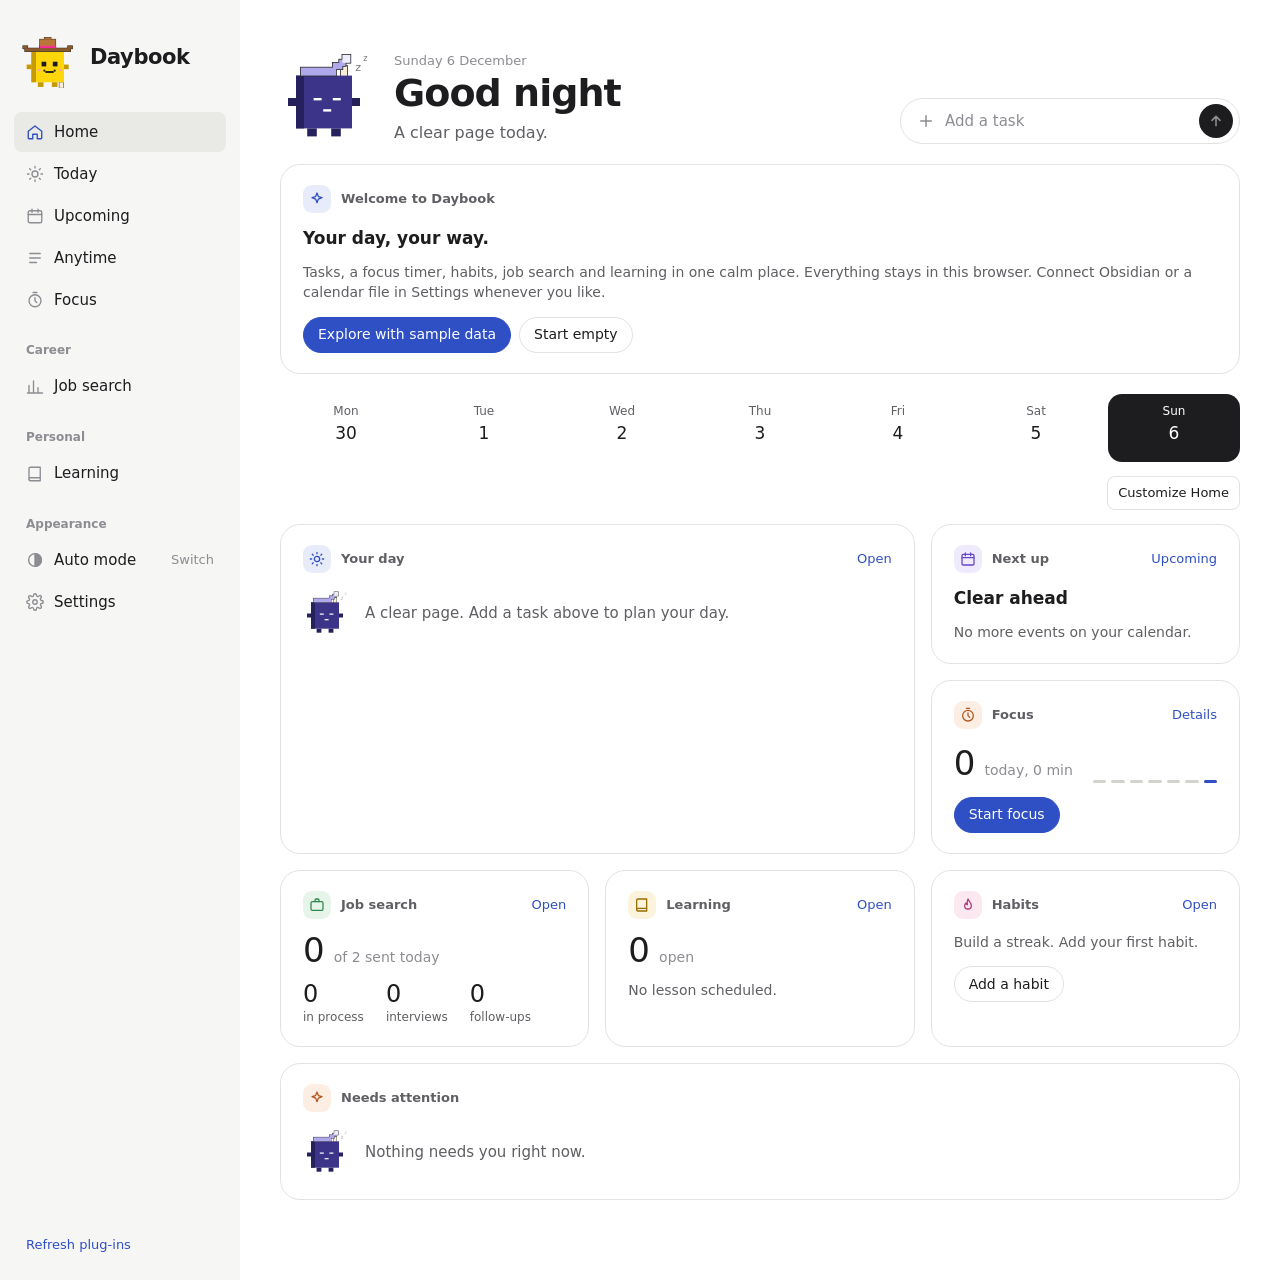
==== index.html @ b8c3c473 "Daybook 0.1.0: a private, plug-in based planner Standalone web app with no build step. Everything is" ====
<!doctype html>
<html lang="en">
<head>
<meta charset="utf-8">
<meta name="viewport" content="width=device-width, initial-scale=1, viewport-fit=cover">
<title>Daybook</title>
<meta name="description" content="Daybook is a calm, private planner: tasks, focus timer, habits, job search and learning, with plug-ins for Obsidian and calendar files.">
<meta name="theme-color" content="#2f4fc4">
<link rel="manifest" href="manifest.webmanifest">
<link rel="icon" href="icons/favicon.svg" type="image/svg+xml">
<link rel="apple-touch-icon" href="icons/apple-touch-icon.png">
<link rel="stylesheet" href="css/app.css">
</head>
<body>
<div class="app">
  <nav class="side" aria-label="Main" id="side"></nav>
  <main id="main" aria-live="polite"></main>
</div>
<div class="toast" id="toast" role="status"></div>
<div class="alert" id="alert" role="alert" hidden></div>
<div class="menu" id="menu" role="menu" hidden></div>
<dialog class="card" id="card" aria-label="Details"></dialog>
<noscript><p style="padding:24px;font-family:system-ui">Daybook needs JavaScript to run. Everything stays in your browser.</p></noscript>
<script src="js/store.js"></script>
<script src="js/app.js"></script>
<script src="js/plugins/obsidian.js"></script>
<script src="js/plugins/ics.js"></script>
</body>
</html>
---- css/app.css ----
:root{
  --bg:#ffffff;--side:#f6f6f4;--soft:#f6f6f4;--hover:#efefec;--sel:#e9e9e6;--line:#efefed;--line2:#e2e2de;
  --ink:#1d1d1f;--ink2:#5f5f64;--ink3:#8c8c92;--ring:#b8b8bd;--accent:#2f4fc4;--accent-ink:#ffffff;--accent-soft:#e8ecfa;
  --ok:#2f8a4f;--warn:#a5531a;--bar:#d3d3ce;--t-blue-bg:#e8ecfa;--t-blue:#2f4fc4;--t-violet-bg:#efeafc;--t-violet:#6247c9;--t-orange-bg:#fdeee3;--t-orange:#b4561c;--t-green-bg:#e6f4ea;--t-green:#2f8a4f;--t-yellow-bg:#fbf3dc;--t-yellow:#9a6b00;--t-pink-bg:#fbe8f1;--t-pink:#b03a74;
  --font:ui-sans-serif,system-ui,-apple-system,"Segoe UI",sans-serif;
  box-sizing:border-box;padding-top:env(safe-area-inset-top,0px);padding-bottom:env(safe-area-inset-bottom,0px);
}
@media (prefers-color-scheme:dark){:root:not([data-theme="light"]){
  --bg:#17171a;--side:#1e1e22;--soft:#222227;--hover:#26262b;--sel:#2c2c32;--line:#2a2a2f;--line2:#36363c;
  --ink:#ececee;--ink2:#a7a7ad;--ink3:#7d7d84;--ring:#5c5c63;--accent:#8ea4ff;--accent-ink:#121218;--accent-soft:#252b45;
  --ok:#6cc58a;--warn:#e19a62;--bar:#3a3a40;--t-blue-bg:#252b45;--t-blue:#8ea4ff;--t-violet-bg:#2e2650;--t-violet:#b3a0ff;--t-orange-bg:#3b2a1d;--t-orange:#f0a36b;--t-green-bg:#1f3326;--t-green:#6cc58a;--t-yellow-bg:#382f17;--t-yellow:#e6c258;--t-pink-bg:#3a2232;--t-pink:#f08cb8;
}}
:root[data-theme="dark"]{
  --bg:#17171a;--side:#1e1e22;--soft:#222227;--hover:#26262b;--sel:#2c2c32;--line:#2a2a2f;--line2:#36363c;
  --ink:#ececee;--ink2:#a7a7ad;--ink3:#7d7d84;--ring:#5c5c63;--accent:#8ea4ff;--accent-ink:#121218;--accent-soft:#252b45;
  --ok:#6cc58a;--warn:#e19a62;--bar:#3a3a40;--t-blue-bg:#252b45;--t-blue:#8ea4ff;--t-violet-bg:#2e2650;--t-violet:#b3a0ff;--t-orange-bg:#3b2a1d;--t-orange:#f0a36b;--t-green-bg:#1f3326;--t-green:#6cc58a;--t-yellow-bg:#382f17;--t-yellow:#e6c258;--t-pink-bg:#3a2232;--t-pink:#f08cb8;
}
*,*::before,*::after{box-sizing:border-box}
html{height:100%;scroll-padding-top:env(safe-area-inset-top,0px)}
body{margin:0;min-height:100%;background:var(--bg);color:var(--ink);font-family:var(--font);font-size:16px;line-height:1.4;-webkit-font-smoothing:antialiased}
a{color:inherit}
button,input,select{font:inherit;color:inherit}
:focus-visible{outline:2px solid var(--accent);outline-offset:2px;border-radius:6px}
.app{display:flex;min-height:100vh}
.side{flex:0 0 240px;background:var(--side);padding:28px 14px 20px;display:flex;flex-direction:column;gap:2px}
.brand{display:flex;align-items:center;gap:12px;font-weight:600;font-size:21px;letter-spacing:-.02em;padding:0 8px 22px}
.mk{width:22px;height:22px;border-radius:7px;background:var(--accent);position:relative;display:inline-block;flex:none}
.mk::after{content:"";position:absolute;left:5px;right:5px;top:10px;height:2px;border-radius:1px;background:var(--accent-ink)}
.nav{display:flex;align-items:center;gap:10px;width:100%;min-height:40px;padding:8px 12px;border:0;border-radius:8px;background:none;text-align:left;cursor:pointer;font-size:15px}
.nav:hover{background:var(--hover)}
.nav[aria-current="page"]{background:var(--sel);font-weight:500}
.nav svg{flex:none;color:var(--ink3)}
.nav[aria-current="page"] svg{color:var(--accent)}
.nav .n{margin-left:auto;font-size:13px;color:var(--ink3);font-weight:400}
.navh{font-size:12px;font-weight:600;color:var(--ink3);padding:20px 12px 6px}
.sync{margin-top:auto;padding:20px 12px 0;display:flex;flex-direction:column;gap:6px;font-size:13px;color:var(--ink2)}
.sync .srow{display:flex;align-items:center;gap:8px}
.dot{width:7px;height:7px;border-radius:50%;background:var(--ink3);flex:none}
.dot.ok{background:var(--ok)}.dot.err{background:var(--warn)}
.linkbtn{border:0;background:none;padding:6px 0;color:var(--accent);cursor:pointer;font-size:13px;text-align:left}
main{flex:1;min-width:0;padding:52px 40px 80px}
.col{max-width:660px;margin:0 auto;display:flex;flex-direction:column;gap:30px}
h1{margin:0;font-size:32px;font-weight:600;letter-spacing:-.01em;line-height:1.15}
.sub{margin:6px 0 0;font-size:15px;color:var(--ink2)}
h2{margin:0 0 4px;font-size:13px;font-weight:600;color:var(--ink2)}
.note{font-size:14px;color:var(--ink2);margin:0}
.warnnote{font-size:14px;color:var(--warn);margin:0}
.msg{display:flex;margin:10px 0}
.msg.user{justify-content:flex-end}
.bub{max-width:min(640px,88%);padding:10px 14px;border-radius:16px;background:var(--soft);border:1px solid var(--line);white-space:pre-wrap;line-height:1.55;color:var(--ink)}
.msg.user .bub{background:var(--accent);color:var(--accent-ink);border-color:transparent}
.askbox{display:flex;gap:8px;align-items:flex-end;margin-top:14px}
.askbox textarea{flex:1;min-height:46px;max-height:180px;resize:vertical;padding:11px 12px;border:1px solid var(--line2);border-radius:12px;font:inherit;color:var(--ink);background:var(--bg)}
.chips{display:flex;flex-wrap:wrap;gap:8px;margin-top:10px}
.empty{font-size:15px;color:var(--ink3);padding:10px 0;margin:0}
/* focus card */
.focus{background:var(--soft);border-radius:16px;padding:18px 20px;display:flex;flex-direction:column;gap:14px}
.ftop{display:flex;align-items:center;gap:16px;flex-wrap:wrap}
.fwhat{flex:1;min-width:180px;display:flex;flex-direction:column;gap:2px}
.flabel{font-size:13px;font-weight:600;color:var(--ink2)}
.ftask{font-size:16px;overflow:hidden;text-overflow:ellipsis}
.clock{font-size:36px;font-weight:500;font-variant-numeric:tabular-nums;letter-spacing:-.01em}
.clock.run{color:var(--accent)}
.btns{display:flex;gap:8px}
.pill{height:44px;padding:0 18px;border-radius:22px;border:1px solid var(--line2);background:var(--bg);cursor:pointer;font-size:15px}
.pill.pri{background:var(--accent);border-color:var(--accent);color:var(--accent-ink);font-weight:500}
.pill:hover{filter:brightness(.97)}
.prog{height:4px;border-radius:2px;background:var(--line2);overflow:hidden}
.prog i{display:block;height:100%;width:0;background:var(--accent);transition:width .9s linear}
.fbot{display:flex;align-items:flex-end;gap:24px;flex-wrap:wrap}
.fcount{flex:1;min-width:170px;display:flex;flex-direction:column;gap:8px;font-size:13px;color:var(--ink2)}
.fcount b{font-size:15px;font-weight:600;color:var(--ink)}
.dots{display:flex;gap:6px;flex-wrap:wrap;min-height:12px}
.dots span{width:12px;height:12px;border-radius:50%;background:var(--accent)}
.week{display:flex;align-items:flex-end;gap:8px}
.wd{display:flex;flex-direction:column;align-items:center;gap:4px;width:26px;font-size:11px;color:var(--ink2)}
.wd i{display:block;width:14px;border-radius:3px;background:var(--bar)}
.wd.today i{background:var(--accent)}.wd.today span:last-child{color:var(--ink);font-weight:600}

/* ---------- home dashboard ---------- */
.home{max-width:1000px;margin:0 auto;display:flex;flex-direction:column;gap:20px}
.hhead{display:flex;align-items:flex-end;justify-content:space-between;gap:20px;flex-wrap:wrap}
.hhead>div:first-child{min-width:240px}
.eyebrow{margin:0;font-size:13px;font-weight:500;color:var(--ink3)}
.hhead h1{font-size:38px;letter-spacing:-.025em;margin:2px 0 6px}
.hsum{margin:0;font-size:16px;color:var(--ink2)}
.qadd{display:flex;align-items:center;gap:8px;height:46px;min-width:260px;flex:0 1 340px;padding:0 6px 0 16px;border:1px solid var(--line2);border-radius:999px;background:var(--bg)}
.qadd:focus-within{border-color:var(--accent)}
.qadd svg{color:var(--ink3);flex:none}
.qadd input{flex:1;min-width:0;border:0;outline:none;background:transparent;font-size:15px}
.qadd input::placeholder{color:var(--ink3)}
.qadd button{width:34px;height:34px;border-radius:50%;border:0;background:var(--ink);color:var(--bg);display:flex;align-items:center;justify-content:center;cursor:pointer;flex:none}
.week{display:grid;grid-template-columns:repeat(7,minmax(0,1fr));gap:6px}
.wk{border:0;background:none;border-radius:14px;padding:9px 0 8px;display:flex;flex-direction:column;align-items:center;gap:3px;cursor:pointer;font-size:12px;color:var(--ink2);min-height:64px}
.wk:hover{background:var(--soft)}
.wk b{font-size:17px;font-weight:500;color:var(--ink)}
.wk.t{background:var(--ink);color:var(--bg)}.wk.t b{color:var(--bg)}
.wk .dt{display:flex;gap:3px;height:5px}
.wk .dt i{width:5px;height:5px;border-radius:50%;background:var(--accent);display:block}
.wk.t .dt i{background:var(--bg)}
.lead{display:grid;grid-template-columns:minmax(0,1.5fr) minmax(0,1fr);gap:16px;align-items:stretch}
.stack2{display:flex;flex-direction:column;gap:16px}
.stack2>.tile{flex:1}
.tiles3{display:grid;grid-template-columns:repeat(auto-fit,minmax(210px,1fr));gap:16px}
.tile{background:var(--bg);border:1px solid var(--line2);border-radius:20px;padding:20px 22px;display:flex;flex-direction:column;gap:14px;min-width:0;transition:border-color .2s,transform .2s}
.tile:hover{border-color:var(--ring);transform:translateY(-1px)}
.tl{display:flex;align-items:center;gap:10px;font-size:13px;font-weight:600;color:var(--ink2)}
.tl .linkbtn{margin-left:auto;padding:0;font-weight:500}
.chp{width:28px;height:28px;border-radius:9px;display:inline-flex;align-items:center;justify-content:center;flex:none}
.c-blue{background:var(--t-blue-bg);color:var(--t-blue)}.c-violet{background:var(--t-violet-bg);color:var(--t-violet)}.c-orange{background:var(--t-orange-bg);color:var(--t-orange)}
.c-green{background:var(--t-green-bg);color:var(--t-green)}.c-yellow{background:var(--t-yellow-bg);color:var(--t-yellow)}.c-pink{background:var(--t-pink-bg);color:var(--t-pink)}
.trow{display:flex;align-items:center;gap:20px}
.ringwrap{position:relative;flex:none;display:flex}
.ringwrap .rc{position:absolute;inset:0;display:flex;flex-direction:column;align-items:center;justify-content:center;font-size:20px;font-weight:500;font-variant-numeric:tabular-nums;line-height:1.1}
.ringwrap .rc small{font-size:11px;color:var(--ink3);font-weight:400}
.bigno{font-size:34px;font-weight:500;letter-spacing:-.025em;font-variant-numeric:tabular-nums;line-height:1}
.bigno small{font-size:14px;font-weight:400;color:var(--ink3);letter-spacing:0}
.bigtxt{font-size:24px;font-weight:600;letter-spacing:-.015em;line-height:1.2;overflow-wrap:anywhere}
.mid{font-size:17px;font-weight:600;line-height:1.3;overflow-wrap:anywhere;margin:0}
.tsub{font-size:14px;color:var(--ink2);margin:0}
.stats{display:flex;gap:22px;flex-wrap:wrap}
.stats div{display:flex;flex-direction:column;gap:2px}
.stats b{font-size:24px;font-weight:500;font-variant-numeric:tabular-nums;line-height:1.1}
.stats span{font-size:12px;color:var(--ink2)}
.mini{display:flex;align-items:flex-end;gap:5px;height:40px}
.mini i{flex:1;max-width:18px;border-radius:3px;background:var(--bar);min-height:3px}
.mini i.on{background:var(--accent)}
.hr{display:flex;align-items:center;gap:4px;border-top:1px solid var(--line);min-height:46px}
.hr:first-of-type{border-top:0}
.hr .ht{flex:1;min-width:0;font-size:15px;overflow-wrap:anywhere}
.hr .hm{font-size:12px;color:var(--ink3);flex:none}
.hr.done .ht{color:var(--ink3);text-decoration:line-through}
.att{display:flex;flex-direction:column}
.att button{display:flex;align-items:center;gap:12px;width:100%;min-height:48px;padding:10px 0;border:0;border-bottom:1px solid var(--line);background:none;text-align:left;cursor:pointer;font-size:15px}
.att button:last-child{border-bottom:0}
.att button:hover .at{color:var(--accent)}
.att .ad{width:8px;height:8px;border-radius:50%;background:var(--warn);flex:none}
.att .ad.b{background:var(--accent)}
.att .at{flex:1;min-width:0;overflow-wrap:anywhere}
.att .am{font-size:13px;color:var(--ink3);flex:none}
.empty2{display:flex;align-items:center;gap:14px;color:var(--ink2);font-size:15px;margin:0;padding:4px 0}
.empty2 svg{flex:none;color:var(--ink3)}
.pill.sm{height:36px;padding:0 14px;font-size:14px}
@keyframes up{from{opacity:0;transform:translateY(10px)}to{opacity:1;transform:none}}
@keyframes ringin{from{stroke-dashoffset:var(--full)}}
.enter .tile,.enter .week,.enter .hhead{animation:up .5s ease-out both}
.enter .week{animation-delay:.05s}.enter .lead .tile:first-child{animation-delay:.1s}.enter .stack2 .tile:nth-child(1){animation-delay:.15s}.enter .stack2 .tile:nth-child(2){animation-delay:.2s}
.enter .tiles3 .tile:nth-child(1){animation-delay:.25s}.enter .tiles3 .tile:nth-child(2){animation-delay:.3s}.enter .tiles3 .tile:nth-child(3){animation-delay:.35s}.enter>.tile{animation-delay:.4s}
.enter .rfill{animation:ringin 1s ease-out .2s both}
@media (max-width:760px){.lead{grid-template-columns:minmax(0,1fr)}.qadd{flex:1 1 100%}.hhead h1{font-size:32px}}
@media (prefers-reduced-motion:reduce){.enter *{animation:none!important}.tile:hover{transform:none}}
/* rows */
.list{display:flex;flex-direction:column}
.row{display:flex;gap:4px;align-items:flex-start;border-bottom:1px solid var(--line)}
.chk{width:44px;height:44px;flex:none;border:0;background:none;padding:0;margin-left:-12px;display:flex;align-items:center;justify-content:center;cursor:pointer}
.chk span{width:20px;height:20px;border-radius:50%;border:1.5px solid var(--ring);display:flex;align-items:center;justify-content:center}
.chk.sq span{border-radius:6px}
.chk[aria-pressed="true"] span{background:var(--accent);border-color:var(--accent)}
.chk[aria-pressed="true"] svg{display:block}
.chk svg{display:none;color:var(--accent-ink)}
.chk:hover span{border-color:var(--accent)}
.txt{flex:1;min-width:0;display:flex;flex-direction:column;gap:3px;padding:11px 0 12px}
.ttl{font-size:16px;line-height:1.35;text-decoration:none;overflow-wrap:anywhere}
a.ttl:hover{color:var(--accent)}
.done .ttl{color:var(--ink3);text-decoration:line-through}
.meta{display:flex;align-items:flex-start;gap:6px;font-size:13px;color:var(--ink2)}
.meta>span{min-width:0}.meta svg{margin-top:2px}
.meta svg{color:var(--ink3);flex:none}
.meta .late{color:var(--warn)}
.meta a{color:var(--accent);text-decoration:none;white-space:nowrap}
.play{width:44px;height:44px;flex:none;border:0;background:none;padding:0;display:flex;align-items:center;justify-content:center;cursor:pointer;color:var(--ink3);opacity:.55}
.row:hover .play,.play:focus-visible,.play.on{opacity:1}
.play.on{color:var(--accent)}
.flag{color:var(--warn);font-size:13px}
.more{font-size:13px;color:var(--ink2);padding:10px 0 0}
.ev{display:flex;gap:16px;align-items:baseline;padding:9px 0}
.ev .t{width:112px;white-space:nowrap;flex:none;font-size:15px;font-weight:500;color:var(--accent);font-variant-numeric:tabular-nums}
.ev.past .t,.ev.past .ttl{color:var(--ink3)}
/* add */
.add{display:flex;align-items:center;gap:10px;padding:12px 0 0;flex-wrap:wrap}
.add input[type=text]{flex:1 1 220px;min-width:0;border:0;outline:none;background:transparent;font-size:16px;padding:8px 0}
.add input::placeholder{color:var(--ink3)}
.seg{display:inline-flex;background:var(--soft);border-radius:9px;padding:3px;gap:2px}
.seg button{border:0;background:none;border-radius:7px;padding:6px 10px;font-size:13px;color:var(--ink2);cursor:pointer;min-height:32px}
.seg button[aria-pressed="true"]{background:var(--bg);color:var(--ink);font-weight:500;box-shadow:0 0 0 1px var(--line2)}
.mhead{margin:14px 0 -10px;font-size:20px;font-weight:600;letter-spacing:-.005em}
.dayhead{display:flex;align-items:flex-start;gap:16px;flex-wrap:wrap}
.dayhead>div:first-child{flex:1;min-width:200px}
.daynav{display:flex;align-items:center;gap:6px;padding-top:4px}
.iconbtn{width:40px;height:40px;border-radius:10px;border:1px solid var(--line2);background:var(--bg);display:flex;align-items:center;justify-content:center;cursor:pointer;color:var(--ink2);position:relative}
.iconbtn:hover{background:var(--hover);color:var(--ink)}
.datepick input{position:absolute;inset:0;opacity:0;cursor:pointer;width:100%;height:100%}
.datepick:focus-within{outline:2px solid var(--accent);outline-offset:2px}
.goals{font-size:13px;color:var(--ink2);margin:0}
.goals b{font-weight:600;color:var(--ink)}
/* stats */
.kpis{display:grid;grid-template-columns:repeat(auto-fit,minmax(110px,1fr));gap:10px}
.kpi{background:var(--soft);border-radius:12px;padding:14px 16px;display:flex;flex-direction:column;gap:2px}
.kpi b{font-size:26px;font-weight:500;font-variant-numeric:tabular-nums}
.kpi span{font-size:13px;color:var(--ink2)}
.bars{display:flex;align-items:flex-end;gap:6px;height:140px;padding-top:18px}
.bars .wd{flex:1;width:auto}
.bars .wd i{width:100%;max-width:26px}
.tbl{display:flex;flex-direction:column}
.tr{display:flex;gap:12px;align-items:baseline;padding:10px 0;border-bottom:1px solid var(--line);font-size:15px}
.tr .grow{flex:1;min-width:0;overflow-wrap:anywhere}
.tr .num{font-variant-numeric:tabular-nums;color:var(--ink2);font-size:14px}
.smallbtn{border:1px solid var(--line2);background:var(--bg);border-radius:8px;padding:6px 10px;font-size:13px;cursor:pointer;min-height:34px}
.smallbtn:hover{background:var(--hover)}
.ttl.tbtn{border:0;background:none;padding:0;text-align:left;cursor:pointer;font:inherit;font-size:16px;color:inherit}
.ttl.tbtn:hover{color:var(--accent)}
.mbtn{width:36px;height:44px;flex:none;border:0;background:none;padding:0;display:flex;align-items:center;justify-content:center;cursor:pointer;color:var(--ink3);opacity:0}
.row:hover .mbtn,.mbtn:focus-visible{opacity:1}
@media (hover:none){.mbtn{opacity:.6}}
.menu{position:fixed;z-index:20;min-width:200px;background:var(--bg);border:1px solid var(--line2);border-radius:12px;padding:6px;box-shadow:0 10px 30px rgba(0,0,0,.14);display:flex;flex-direction:column}
.menu[hidden]{display:none}
.menu button,.menu a{display:flex;align-items:center;gap:10px;min-height:38px;padding:8px 10px;border:0;background:none;border-radius:8px;text-align:left;font-size:14px;cursor:pointer;text-decoration:none;color:var(--ink)}
.menu button:hover,.menu a:hover,.menu button:focus-visible,.menu a:focus-visible{background:var(--hover);outline:none}
.menu .danger{color:var(--warn)}
.menu hr{border:0;border-top:1px solid var(--line);margin:4px 2px}
dialog.card{border:0;border-radius:18px;padding:0;width:min(520px,calc(100vw - 32px));background:var(--bg);color:var(--ink);box-shadow:0 20px 60px rgba(0,0,0,.25)}
dialog.card::backdrop{background:rgba(20,20,24,.35)}
.cardin{padding:22px 24px 20px;display:flex;flex-direction:column;gap:16px}
.cardin h2{margin:0;font-size:13px;color:var(--ink2)}
.fld{display:flex;flex-direction:column;gap:6px;font-size:13px;color:var(--ink2)}
.fld input,.fld textarea{font:inherit;border:1px solid var(--line2);border-radius:10px;padding:10px 12px;background:var(--bg);font-size:15px;color:var(--ink);width:100%}
.fld textarea{min-height:90px;resize:vertical}
.cardin input.big{font:inherit;font-size:20px;font-weight:500;border:0;padding:4px 0;border-radius:0;background:transparent;color:var(--ink);width:100%;outline:none;border-bottom:1px solid var(--line)}
.cardin input.big:focus{border-bottom-color:var(--accent)}
.frow{display:flex;gap:12px;flex-wrap:wrap}.frow .fld{flex:1 1 140px}
.cardfoot{display:flex;gap:8px;align-items:center;flex-wrap:wrap;padding-top:4px}
.cardfoot .sp{flex:1}
.pill.danger{color:var(--warn)}
.cmeta{font-size:15px;color:var(--ink2);margin:0}
.alert{position:fixed;z-index:30;top:calc(16px + env(safe-area-inset-top,0px));left:50%;transform:translateX(-50%);background:var(--bg);border:1px solid var(--line2);border-radius:14px;box-shadow:0 12px 40px rgba(0,0,0,.18);padding:14px 16px;display:flex;align-items:center;gap:12px;flex-wrap:wrap;max-width:min(520px,calc(100vw - 24px));font-size:14px;color:var(--ink2)}
.alert[hidden]{display:none}
.alert b{color:var(--ink);font-size:15px;font-weight:600}
.alert button{margin-left:auto;border:0;background:var(--accent);color:var(--accent-ink);border-radius:18px;height:36px;padding:0 16px;font-weight:500;cursor:pointer}
.toast{position:fixed;left:50%;bottom:calc(24px + env(safe-area-inset-bottom,0px));transform:translateX(-50%) translateY(20px);background:var(--ink);color:var(--bg);padding:10px 16px;border-radius:10px;font-size:14px;opacity:0;pointer-events:none;transition:opacity .2s,transform .2s;max-width:90vw;display:flex;gap:14px;align-items:center}
.toast.on{pointer-events:auto}
.toast button{border:0;background:none;color:inherit;font-weight:600;text-decoration:underline;cursor:pointer;padding:4px 0}
.toast.on{opacity:1;transform:translateX(-50%) translateY(0)}
.chips{display:flex;gap:6px;flex-wrap:wrap}
.chip{border:1px solid var(--line2);background:var(--bg);border-radius:16px;padding:5px 12px;font-size:13px;cursor:pointer;min-height:32px;color:var(--ink2)}
.chip[aria-pressed="true"]{background:var(--accent-soft);border-color:var(--accent);color:var(--ink);font-weight:500}
.chip .c{color:var(--ink3);margin-left:4px;font-weight:400}
.pform{background:var(--soft);border-radius:14px;padding:14px 16px;display:flex;flex-direction:column;gap:10px}
.pform .frow{align-items:flex-end}
.pform input,.pform select{font:inherit;font-size:15px;border:1px solid var(--line2);border-radius:10px;padding:9px 11px;background:var(--bg);color:var(--ink);width:100%;min-height:42px}
.pform label{display:flex;flex-direction:column;gap:5px;font-size:13px;color:var(--ink2);flex:1 1 150px;min-width:0}
.pick{border:1.5px solid var(--accent);border-radius:16px;padding:16px 18px;display:flex;flex-direction:column;gap:8px;background:var(--accent-soft)}
.pick .big{font-size:22px;font-weight:600;line-height:1.2}
.cityh{margin:6px 0 -2px;font-size:17px;font-weight:600;display:flex;gap:8px;align-items:baseline}
.cityh span{font-size:13px;font-weight:400;color:var(--ink3)}
.tag{display:inline-block;font-size:12px;padding:1px 8px;border-radius:10px;background:var(--soft);color:var(--ink2);border:1px solid var(--line2)}
.tag.been{color:var(--ok)}.tag.fav{color:var(--warn)}
.habit{border-radius:16px;padding:16px 18px;display:flex;flex-direction:column;gap:8px;background:var(--soft)}
.habit.hi{background:var(--accent-soft);border:1.5px solid var(--accent)}
.habit .big{font-size:20px;font-weight:600;line-height:1.25}
.habit .why{font-size:15px;color:var(--ink);font-style:italic}
.hline{display:flex;gap:10px;align-items:center;flex-wrap:wrap;font-size:14px;color:var(--ink2)}
.wdots{display:inline-flex;gap:6px;vertical-align:middle}
.wdots i{width:14px;height:14px;border-radius:50%;border:1.5px solid var(--accent);display:inline-block}
.wdots i.on{background:var(--accent)}
.tgrid{display:grid;grid-template-columns:minmax(0,660px) 290px;gap:36px;justify-content:center;align-items:start}
.tgrid>.col{margin:0;max-width:none}
.rail{position:sticky;top:24px;display:flex;flex-direction:column;gap:14px}
.rail:empty{display:none}
.rail .habit{padding:14px 16px;gap:6px}
.rail .habit .big{font-size:17px}
.rail .habit .hline{font-size:13px;gap:8px}
.rail .habit .why{font-size:14px}
.rail .btns{flex-wrap:wrap}
.rail .pill{height:38px;padding:0 14px;font-size:14px}
.rail .goals{background:var(--soft);border-radius:12px;padding:10px 14px}
@media (max-width:1180px){.tgrid{grid-template-columns:minmax(0,660px)}.rail{position:static}}
.sr{position:absolute;width:1px;height:1px;overflow:hidden;clip:rect(0 0 0 0);white-space:nowrap}
@media (max-width:760px){
  .app{flex-direction:column}
  .side{position:fixed;left:0;right:0;bottom:0;top:auto;z-index:5;flex:none;flex-direction:row;overflow-x:auto;padding:6px 8px calc(6px + env(safe-area-inset-bottom,0px));gap:2px;background:var(--bg);border-top:1px solid var(--line2);scrollbar-width:none}
  .brand,.navh,.sync{display:none}
  .nav{flex:none;flex-direction:column;justify-content:center;gap:2px;width:auto;min-width:62px;min-height:52px;padding:6px 8px;font-size:11px;white-space:nowrap;text-align:center}
  .nav .n{display:none}
  main{padding:28px 20px 110px}
  h1{font-size:28px}
  .clock{font-size:30px}
  .toast{bottom:calc(84px + env(safe-area-inset-bottom,0px))}
  .hhead h1{font-size:30px}
}
@media (prefers-reduced-motion:reduce){*{transition:none!important}}
/* ---------- Page mascot ---------- */
.brand svg{flex:none;display:block}
.hgrp{display:flex;align-items:center;gap:18px;min-width:0}
.pgm{flex:none;display:block;line-height:0}
.pgm.hop{animation:hop .55s ease-out}
@keyframes hop{0%,100%{transform:none}35%{transform:translateY(-14px)}60%{transform:translateY(0) scale(1.04,.94)}}
@keyframes blink{0%,93%,100%{transform:scaleY(1)}96.5%{transform:scaleY(.08)}}
.pgm .eyes{transform-box:fill-box;transform-origin:center;animation:blink 5s infinite}
.empty2 svg{flex:none;color:var(--ink3)}
.pgrid{display:grid;grid-template-columns:repeat(auto-fill,minmax(112px,1fr));gap:12px}
.pgc{text-align:center;font-size:12px;color:var(--ink2);line-height:1.3}
.pgc svg{display:block;margin:0 auto 4px;color:var(--ink3)}
.pgc b{display:block;font-size:13px;color:var(--ink);font-weight:600}
@media (max-width:760px){.hgrp{gap:12px}.pgm svg{width:72px;height:auto}}
@media (prefers-reduced-motion:reduce){.pgm,.pgm .eyes{animation:none!important}}

/* ---------- tiles grid, customize, settings ---------- */
.tgrid2{display:grid;grid-template-columns:repeat(3,minmax(0,1fr));grid-auto-flow:dense;gap:16px}
.tgrid2>.t-day{grid-column:span 2;grid-row:span 2}
.tgrid2>.t-att{grid-column:1/-1}
@media (max-width:900px){.tgrid2{grid-template-columns:repeat(2,minmax(0,1fr))}.tgrid2>.t-day{grid-column:1/-1;grid-row:auto}}
@media (max-width:620px){.tgrid2{grid-template-columns:minmax(0,1fr)}}
.hbar{display:flex;justify-content:flex-end;margin:-6px 0 -6px}
.tctl{display:flex;gap:4px;justify-content:flex-end;margin:-8px -10px -4px}
.tbtn2{width:32px;height:32px;border-radius:9px;border:1px solid var(--line2);background:var(--bg);color:var(--ink2);display:flex;align-items:center;justify-content:center;cursor:pointer}
.tbtn2:hover{background:var(--hover);color:var(--ink)}
.editing .tile{border-style:dashed}
.enter .tgrid2>.tile{animation:up .5s ease-out both}
.conn{display:flex;gap:14px;align-items:flex-start;padding:14px 0;border-top:1px solid var(--line)}
.conn:first-of-type{border-top:0}
.conn .cm{flex:1;min-width:0}
.conn b{font-weight:600;font-size:15px}
.conn p{margin:4px 0 0;font-size:13px;color:var(--ink2)}
.st{display:inline-flex;align-items:center;gap:6px;font-size:13px;color:var(--ink2);flex:none;padding-top:2px}
.sw{display:flex;gap:12px;flex-wrap:wrap}
.swatch{width:30px;height:30px;border-radius:50%;border:0;cursor:pointer}
.swatch[aria-pressed="true"]{box-shadow:0 0 0 2px var(--bg),0 0 0 4px var(--ink)}
code{font-family:ui-monospace,Menlo,Consolas,monospace;font-size:12px;background:var(--soft);padding:1px 5px;border-radius:5px}
html[data-density=compact] .tile{padding:14px 16px;gap:10px}
html[data-density=compact] .col>section:not(.focus):not(.pick):not(.habit):not(.pform){padding:12px 16px}
html[data-density=compact] .txt{padding:6px 0 7px}
html[data-density=compact] .hr{min-height:38px}
html[data-density=compact] .home,html[data-density=compact] .col{gap:12px}
html[data-density=compact] .tgrid2{gap:12px}
html[data-density=compact] main{padding-top:36px}
@media (max-width:760px){.conn{flex-direction:column;gap:6px}}

/* ---------- shared card design for all tabs ---------- */
main[data-v=today]{--vc:var(--t-blue)}main[data-v=upcoming]{--vc:var(--t-violet)}main[data-v=anytime]{--vc:var(--t-blue)}
main[data-v=focus]{--vc:var(--t-orange)}main[data-v=pipeline]{--vc:var(--t-green)}main[data-v=learn]{--vc:var(--t-yellow)}
main[data-v=ask]{--vc:var(--t-violet)}main[data-v=debrief]{--vc:var(--t-pink)}
.col{max-width:700px;gap:18px}
.col>header h1,.col>div>header h1,.dayhead h1{font-size:36px;letter-spacing:-.025em}
.col>header .sub,.dayhead .sub{font-size:15px}
.col>section:not(.focus):not(.pick):not(.habit):not(.pform),.rail .habit{background:var(--bg);border:1px solid var(--line2);border-radius:20px;padding:18px 22px}
.col>section h2{display:flex;align-items:center;gap:9px;margin:0 0 10px;font-size:13px;font-weight:600;color:var(--ink2)}
.col>section>h2::before{content:"";width:10px;height:10px;border-radius:4px;background:var(--vc,var(--accent));flex:none}
.focus{background:var(--bg);border:1px solid var(--line2);border-radius:20px;padding:20px 22px}
.kpi{background:var(--bg);border:1px solid var(--line2);border-radius:16px;padding:14px 16px}
.kpi b{font-size:28px;letter-spacing:-.02em}
.pick{border-radius:20px}
.rail .habit{gap:8px}
.rail .habit.hi{background:var(--accent-soft);border:1.5px solid var(--accent)}
.row:last-child,.tr:last-child,.dbg-row:last-child{border-bottom:0}
.list .row:hover{background:transparent}
.askbox textarea{border-radius:16px}
.bub{border-radius:18px}
.wk.sel{background:var(--ink);color:var(--bg)}.wk.sel b{color:var(--bg)}.wk.sel .dt i{background:var(--bg)}
.wk.now b{color:var(--accent)}.wk.sel.now b{color:var(--bg)}
.venter .col>section,.venter .col>header,.venter .col>div>header,.venter .focus,.venter .week,.venter .rail>*,.venter .tgrid>.col>*{animation:up .4s ease-out both}
@media (prefers-reduced-motion:reduce){.venter *{animation:none!important}}

.dbg-row{display:flex;gap:12px;align-items:center;padding:12px 0;border-bottom:1px solid var(--line)}
.dbg-row .txt{padding:0}
.dbg-row.future .ttl{color:var(--ink3)}
.stack{display:flex;flex-direction:column;gap:10px}
.qa{padding:14px 0;border-bottom:1px solid var(--line);display:flex;flex-direction:column;gap:6px}
.qrow{display:flex;gap:10px;align-items:baseline;justify-content:space-between}
.qrow .q{font-weight:500;font-size:16px;min-width:0;overflow-wrap:anywhere}
.qrow .tag{flex:none}
.qa .a{font-size:14px;color:var(--ink2)}
.qa .a b,.better b,.trynext b{font-weight:600;color:var(--ink)}
.better{font-size:14px;background:var(--accent-soft);border-radius:10px;padding:8px 12px}
.bul{margin:0;padding:0;list-style:none;display:flex;flex-direction:column;gap:8px}
.bul li{font-size:15px;padding-left:16px;position:relative}
.bul li::before{content:"";position:absolute;left:0;top:.6em;width:6px;height:6px;border-radius:50%;background:var(--accent)}
.imp{background:var(--soft);border-radius:12px;padding:12px 14px;display:flex;flex-direction:column;gap:4px;font-size:15px}
.imp b{font-weight:600}
.imp span{color:var(--ink2);font-size:14px}
.imp .trynext{color:var(--ink)}
.kpi b small{font-size:14px;color:var(--ink3);font-weight:400}
.pform textarea{font:inherit;font-size:15px;border:1px solid var(--line2);border-radius:10px;padding:9px 11px;background:var(--bg);color:var(--ink);width:100%;min-height:150px;resize:vertical}
.pill:disabled,.smallbtn:disabled{opacity:.5;cursor:default}

/* ---------- public app additions ---------- */
.mini-sel{font:inherit;font-size:13px;border:1px solid var(--line2);border-radius:8px;padding:5px 8px;background:var(--bg);color:var(--ink);max-width:150px}
.chips2{display:flex;gap:6px;flex-wrap:wrap}
.daychk{display:inline-flex;cursor:pointer}
.daychk input{position:absolute;opacity:0;pointer-events:none}
.daychk span{border:1px solid var(--line2);border-radius:999px;padding:6px 11px;font-size:13px;color:var(--ink2);background:var(--bg);min-height:34px;display:inline-flex;align-items:center}
.daychk input:checked+span{background:var(--accent-soft);border-color:var(--accent);color:var(--ink);font-weight:500}
.daychk input:focus-visible+span{outline:2px solid var(--accent);outline-offset:2px}
.tag{margin-left:2px}
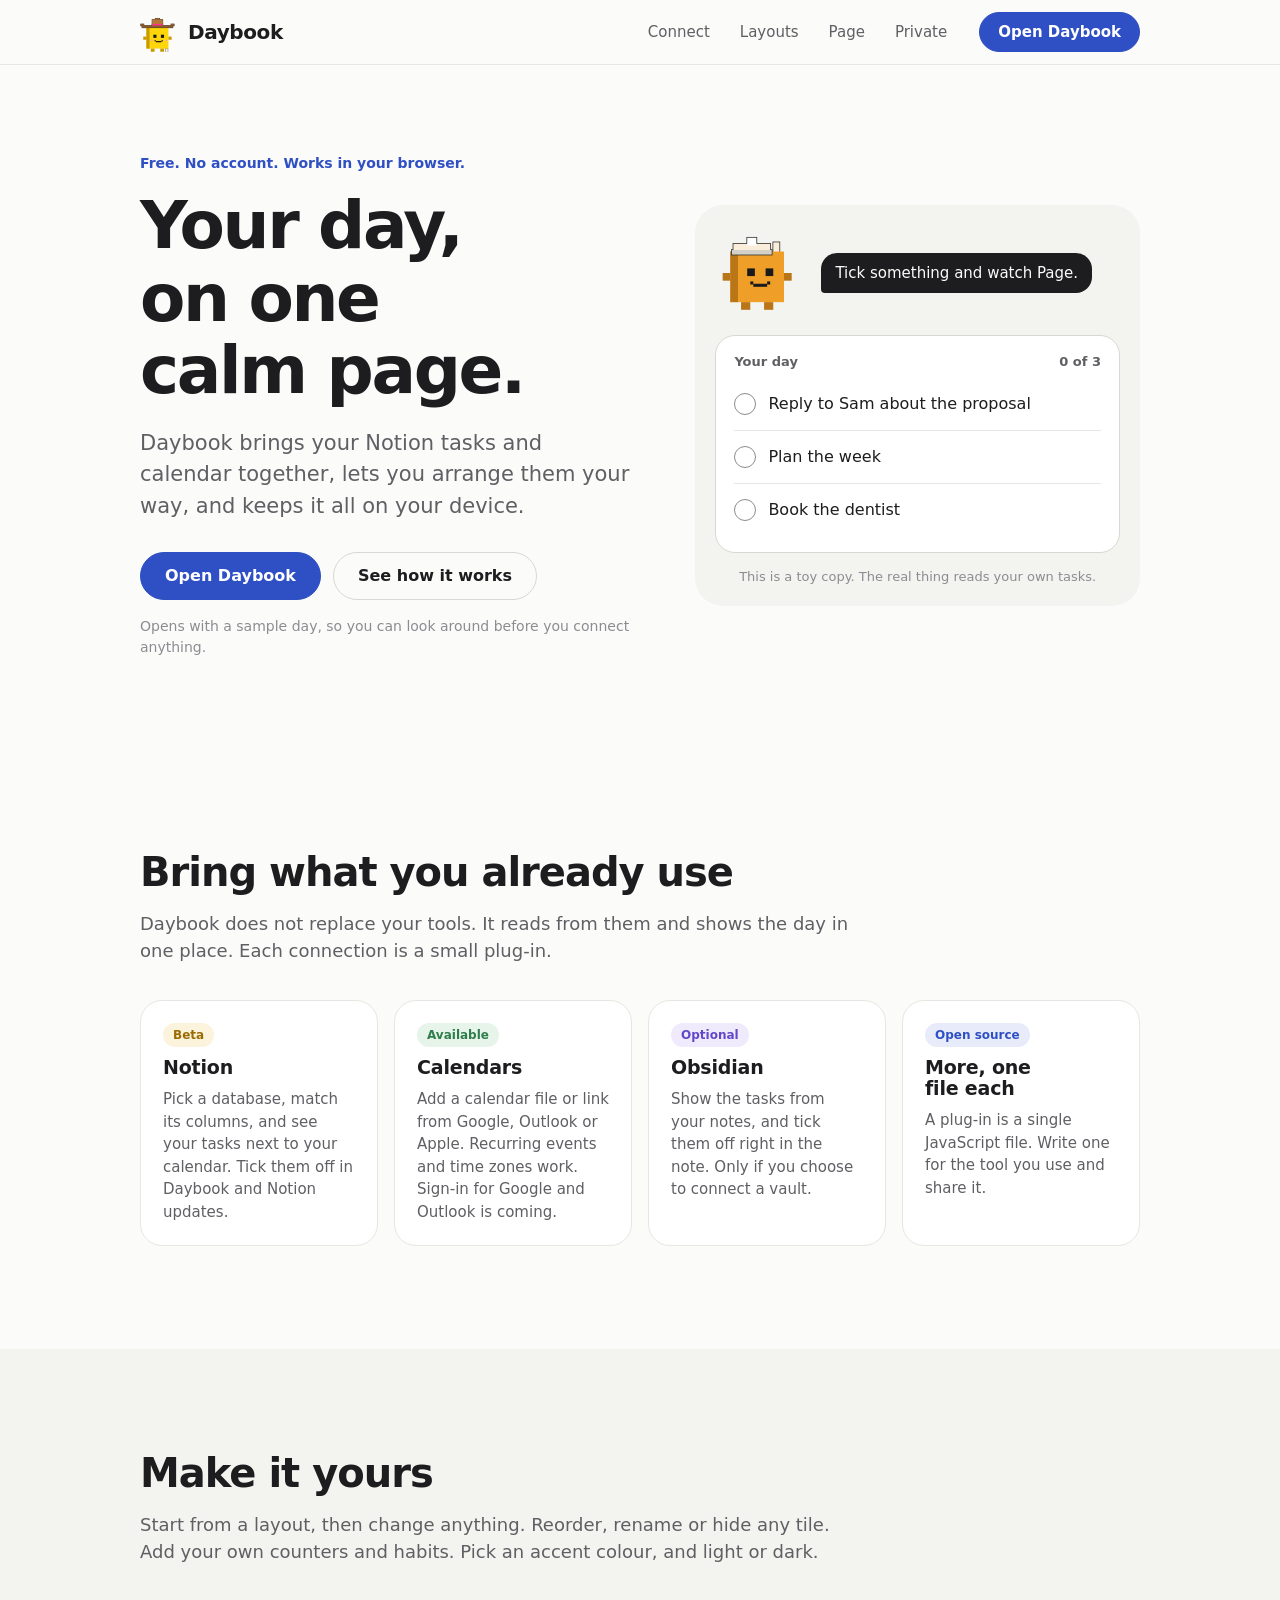
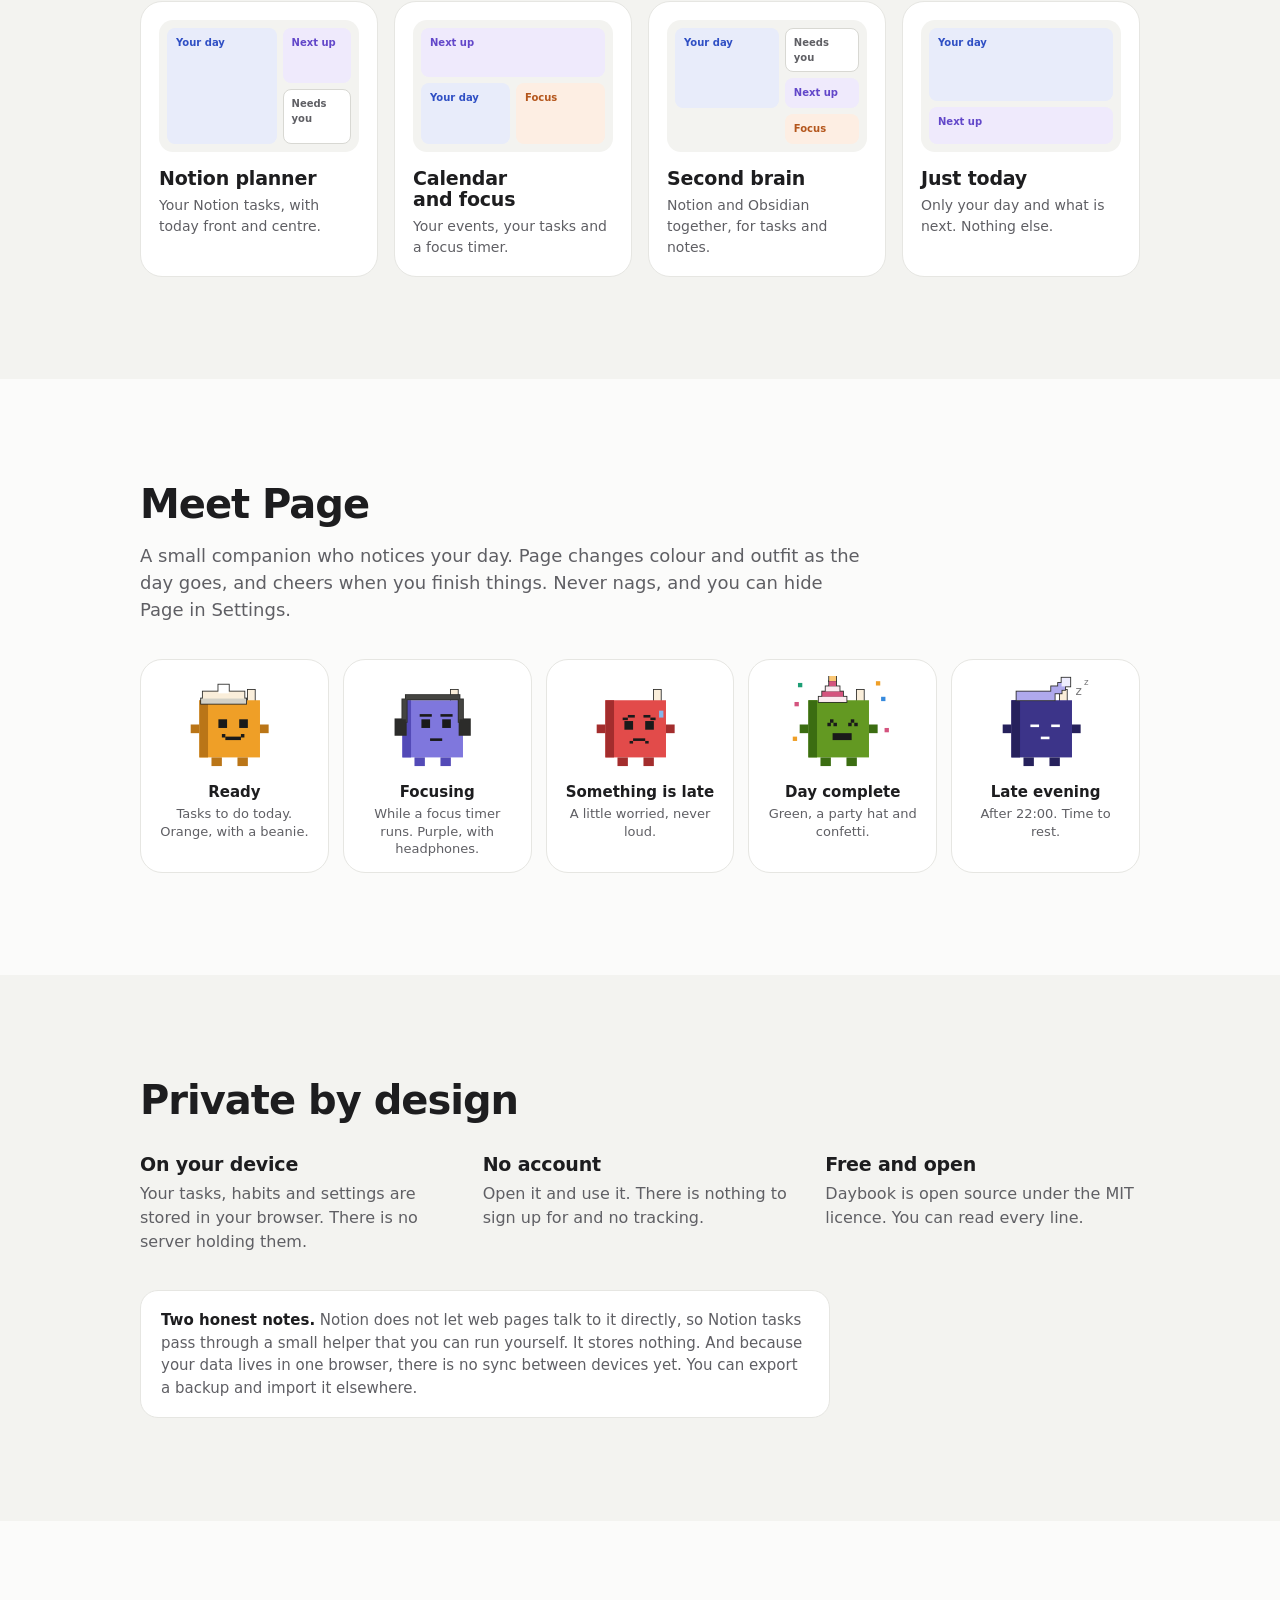
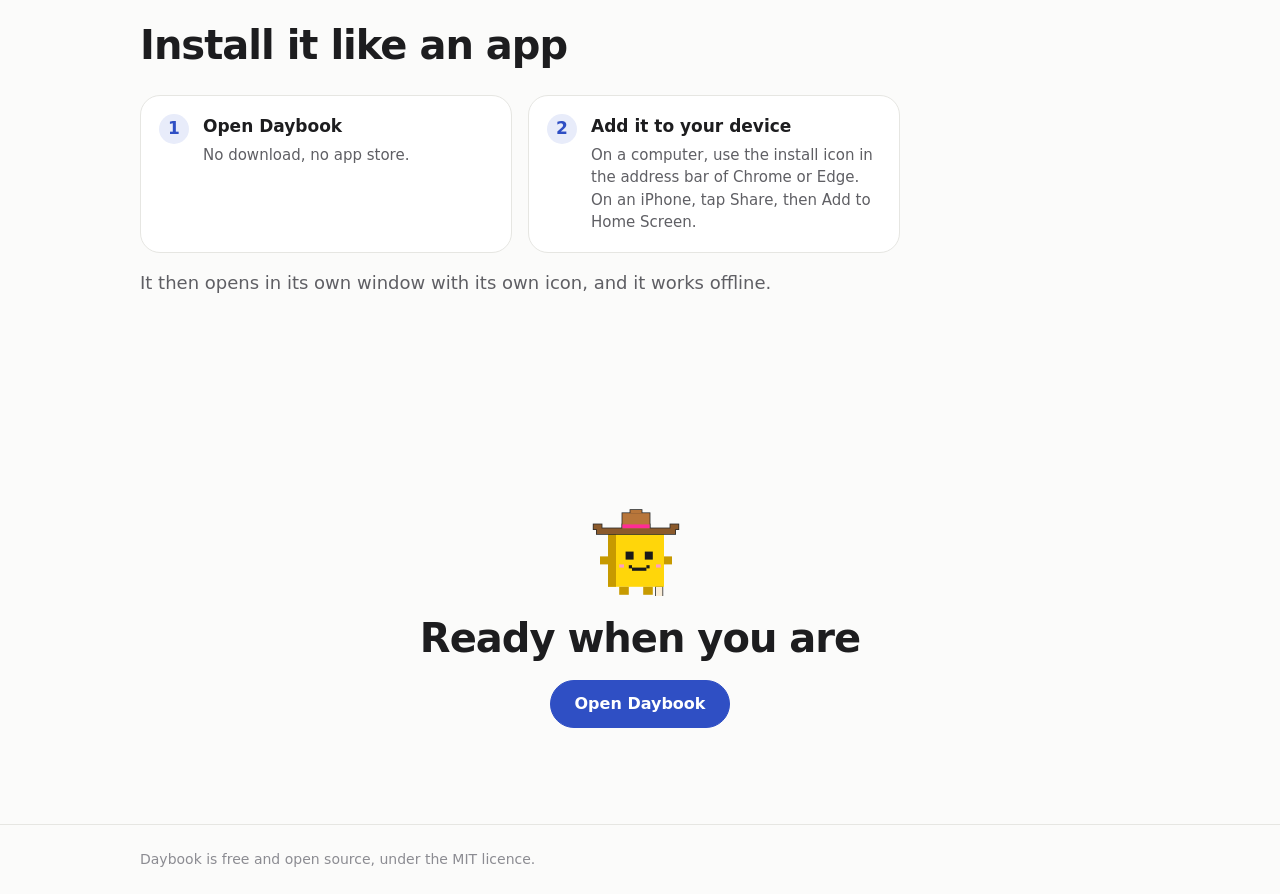
==== commit dfcce32b: "Add landing page, first-run starters and the Notion plug-in - Landing page at the site root with a t" ====
--- a/index.html
+++ b/index.html
@@ -3,27 +3,167 @@
 <head>
 <meta charset="utf-8">
 <meta name="viewport" content="width=device-width, initial-scale=1, viewport-fit=cover">
-<title>Daybook</title>
-<meta name="description" content="Daybook is a calm, private planner: tasks, focus timer, habits, job search and learning, with plug-ins for Obsidian and calendar files.">
+<title>Daybook: your day on one calm page</title>
+<meta name="description" content="Daybook brings your Notion tasks and calendar together, lets you arrange them your way, and keeps everything on your device. Free, no account.">
 <meta name="theme-color" content="#2f4fc4">
-<link rel="manifest" href="manifest.webmanifest">
+<meta property="og:title" content="Daybook">
+<meta property="og:description" content="Your day, on one calm page. Free, private, no account.">
+<meta property="og:type" content="website">
 <link rel="icon" href="icons/favicon.svg" type="image/svg+xml">
 <link rel="apple-touch-icon" href="icons/apple-touch-icon.png">
-<link rel="stylesheet" href="css/app.css">
+<link rel="stylesheet" href="css/landing.css">
 </head>
 <body>
-<div class="app">
-  <nav class="side" aria-label="Main" id="side"></nav>
-  <main id="main" aria-live="polite"></main>
-</div>
-<div class="toast" id="toast" role="status"></div>
-<div class="alert" id="alert" role="alert" hidden></div>
-<div class="menu" id="menu" role="menu" hidden></div>
-<dialog class="card" id="card" aria-label="Details"></dialog>
-<noscript><p style="padding:24px;font-family:system-ui">Daybook needs JavaScript to run. Everything stays in your browser.</p></noscript>
-<script src="js/store.js"></script>
-<script src="js/app.js"></script>
-<script src="js/plugins/obsidian.js"></script>
-<script src="js/plugins/ics.js"></script>
+<a class="skip" href="#main">Skip to content</a>
+
+<header class="top">
+  <div class="wrap top-in">
+    <a class="brand" href="./" aria-label="Daybook home"><span id="logo" class="logo" aria-hidden="true"></span><span>Daybook</span></a>
+    <nav class="top-nav" aria-label="Page sections">
+      <a href="#connect">Connect</a>
+      <a href="#layouts">Layouts</a>
+      <a href="#page">Page</a>
+      <a href="#private">Private</a>
+    </nav>
+    <a class="btn btn-primary btn-sm" href="app/">Open Daybook</a>
+  </div>
+</header>
+
+<main id="main">
+  <section class="hero">
+    <div class="wrap hero-in">
+      <div class="hero-copy">
+        <p class="eyebrow">Free. No account. Works in your browser.</p>
+        <h1>Your day, on one calm page.</h1>
+        <p class="lead">Daybook brings your Notion tasks and calendar together, lets you arrange them your way, and keeps it all on your device.</p>
+        <div class="cta">
+          <a class="btn btn-primary" href="app/">Open Daybook</a>
+          <a class="btn btn-ghost" href="#connect">See how it works</a>
+        </div>
+        <p class="fine">Opens with a sample day, so you can look around before you connect anything.</p>
+      </div>
+
+      <div class="demo" aria-label="A small Daybook you can try">
+        <div class="demo-top">
+          <span class="demo-page" id="demoPage" aria-hidden="true"></span>
+          <p class="demo-say" id="demoSay" role="status">Tick something and watch Page.</p>
+        </div>
+        <div class="demo-card">
+          <div class="demo-h"><span>Your day</span><span id="demoCount">0 of 3</span></div>
+          <ul class="demo-list" id="demoList">
+            <li><button type="button" aria-pressed="false"><span class="chk" aria-hidden="true"></span>Reply to Sam about the proposal</button></li>
+            <li><button type="button" aria-pressed="false"><span class="chk" aria-hidden="true"></span>Plan the week</button></li>
+            <li><button type="button" aria-pressed="false"><span class="chk" aria-hidden="true"></span>Book the dentist</button></li>
+          </ul>
+          <button type="button" class="demo-reset" id="demoReset" hidden>Try again</button>
+        </div>
+        <p class="demo-note">This is a toy copy. The real thing reads your own tasks.</p>
+      </div>
+    </div>
+  </section>
+
+  <section id="connect" class="sec">
+    <div class="wrap">
+      <h2>Bring what you already use</h2>
+      <p class="sec-lead">Daybook does not replace your tools. It reads from them and shows the day in one place. Each connection is a small plug-in.</p>
+      <div class="cards">
+        <article class="card">
+          <span class="status beta">Beta</span>
+          <h3>Notion</h3>
+          <p>Pick a database, match its columns, and see your tasks next to your calendar. Tick them off in Daybook and Notion updates.</p>
+        </article>
+        <article class="card">
+          <span class="status ok">Available</span>
+          <h3>Calendars</h3>
+          <p>Add a calendar file or link from Google, Outlook or Apple. Recurring events and time zones work. Sign-in for Google and Outlook is coming.</p>
+        </article>
+        <article class="card">
+          <span class="status opt">Optional</span>
+          <h3>Obsidian</h3>
+          <p>Show the tasks from your notes, and tick them off right in the note. Only if you choose to connect a vault.</p>
+        </article>
+        <article class="card">
+          <span class="status soon">Open source</span>
+          <h3>More, one file each</h3>
+          <p>A plug-in is a single JavaScript file. Write one for the tool you use and share it.</p>
+        </article>
+      </div>
+    </div>
+  </section>
+
+  <section id="layouts" class="sec alt">
+    <div class="wrap">
+      <h2>Make it yours</h2>
+      <p class="sec-lead">Start from a layout, then change anything. Reorder, rename or hide any tile. Add your own counters and habits. Pick an accent colour, and light or dark.</p>
+      <div class="layouts">
+        <article class="lay">
+          <div class="mini mini-a" aria-hidden="true"><i class="b day">Your day</i><i class="b next">Next up</i><i class="b att">Needs you</i></div>
+          <h3>Notion planner</h3><p>Your Notion tasks, with today front and centre.</p>
+        </article>
+        <article class="lay">
+          <div class="mini mini-b" aria-hidden="true"><i class="b next">Next up</i><i class="b day">Your day</i><i class="b focus">Focus</i></div>
+          <h3>Calendar and focus</h3><p>Your events, your tasks and a focus timer.</p>
+        </article>
+        <article class="lay">
+          <div class="mini mini-c" aria-hidden="true"><i class="b day">Your day</i><i class="b att">Needs you</i><i class="b next">Next up</i><i class="b focus">Focus</i></div>
+          <h3>Second brain</h3><p>Notion and Obsidian together, for tasks and notes.</p>
+        </article>
+        <article class="lay">
+          <div class="mini mini-d" aria-hidden="true"><i class="b day">Your day</i><i class="b next">Next up</i></div>
+          <h3>Just today</h3><p>Only your day and what is next. Nothing else.</p>
+        </article>
+      </div>
+    </div>
+  </section>
+
+  <section id="page" class="sec">
+    <div class="wrap">
+      <h2>Meet Page</h2>
+      <p class="sec-lead">A small companion who notices your day. Page changes colour and outfit as the day goes, and cheers when you finish things. Never nags, and you can hide Page in Settings.</p>
+      <ul class="moods" id="moods"></ul>
+    </div>
+  </section>
+
+  <section id="private" class="sec alt">
+    <div class="wrap">
+      <h2>Private by design</h2>
+      <div class="facts">
+        <div><h3>On your device</h3><p>Your tasks, habits and settings are stored in your browser. There is no server holding them.</p></div>
+        <div><h3>No account</h3><p>Open it and use it. There is nothing to sign up for and no tracking.</p></div>
+        <div><h3>Free and open</h3><p>Daybook is open source under the MIT licence. You can read every line.</p></div>
+      </div>
+      <p class="honest"><strong>Two honest notes.</strong> Notion does not let web pages talk to it directly, so Notion tasks pass through a small helper that you can run yourself. It stores nothing. And because your data lives in one browser, there is no sync between devices yet. You can export a backup and import it elsewhere.</p>
+    </div>
+  </section>
+
+  <section id="install" class="sec">
+    <div class="wrap">
+      <h2>Install it like an app</h2>
+      <ol class="steps">
+        <li><b>Open Daybook</b><span>No download, no app store.</span></li>
+        <li><b>Add it to your device</b><span>On a computer, use the install icon in the address bar of Chrome or Edge. On an iPhone, tap Share, then Add to Home Screen.</span></li>
+      </ol>
+      <p class="sec-lead">It then opens in its own window with its own icon, and it works offline.</p>
+    </div>
+  </section>
+
+  <section class="final">
+    <div class="wrap final-in">
+      <span id="logoBig" class="logo-big" aria-hidden="true"></span>
+      <h2>Ready when you are</h2>
+      <a class="btn btn-primary" href="app/">Open Daybook</a>
+    </div>
+  </section>
+</main>
+
+<footer class="foot">
+  <div class="wrap foot-in">
+    <span>Daybook is free and open source, under the MIT licence.</span>
+    <span id="ghWrap" hidden><a id="ghLink" href="#" rel="noopener">View the code on GitHub</a></span>
+  </div>
+</footer>
+
+<script src="js/mascot.js"></script>
+<script src="js/landing.js"></script>
 </body>
 </html>
--- a/css/landing.css
+++ b/css/landing.css
@@ -0,0 +1,133 @@
+/* Daybook landing page. Same calm look as the app: system fonts, one accent, rounded cards. */
+:root{
+  --bg:#fbfbfa;--card:#ffffff;--soft:#f3f3f0;--ink:#1d1d1f;--ink2:#5f5f64;--ink3:#8c8c92;
+  --line:#e6e6e2;--line2:#d8d8d3;--accent:#2f4fc4;--accent-ink:#ffffff;--accent-soft:#e8ecfa;
+  --ok:#2f7d4a;--ok-soft:#e6f4ea;--warn:#9a6b00;--warn-soft:#fbf3dc;--violet:#6247c9;--violet-soft:#efeafc;--orange:#b4561c;--orange-soft:#fdeee3;
+  --font:ui-sans-serif,system-ui,-apple-system,"Segoe UI",Roboto,sans-serif;
+}
+@media (prefers-color-scheme:dark){:root:not([data-theme="light"]){
+  --bg:#17171a;--card:#1e1e22;--soft:#222227;--ink:#ececee;--ink2:#a7a7ad;--ink3:#7d7d84;
+  --line:#2a2a2f;--line2:#36363c;--accent:#8ea4ff;--accent-ink:#121218;--accent-soft:#252b45;
+  --ok:#6cc58a;--ok-soft:#1f3326;--warn:#e6c258;--warn-soft:#382f17;--violet:#b3a0ff;--violet-soft:#2e2650;--orange:#f0a36b;--orange-soft:#3b2a1d;color-scheme:dark}}
+*,*::before,*::after{box-sizing:border-box}
+html{scroll-behavior:smooth;scroll-padding-top:72px}
+body{margin:0;background:var(--bg);color:var(--ink);font-family:var(--font);font-size:17px;line-height:1.5;-webkit-font-smoothing:antialiased}
+.wrap{max-width:1040px;margin:0 auto;padding-left:max(20px,env(safe-area-inset-left,0px));padding-right:max(20px,env(safe-area-inset-right,0px))}
+a{color:inherit}
+:focus-visible{outline:2px solid var(--accent);outline-offset:3px;border-radius:8px}
+.skip{position:absolute;left:-999px;top:8px;background:var(--ink);color:var(--bg);padding:8px 14px;border-radius:8px;z-index:20}
+.skip:focus{left:12px}
+h1,h2,h3{margin:0;letter-spacing:-.025em;line-height:1.1;text-wrap:balance}
+h2{font-size:clamp(28px,4.2vw,40px)}
+h3{font-size:19px;letter-spacing:-.01em}
+p{margin:0}
+
+/* header */
+.top{position:sticky;top:0;z-index:10;background:color-mix(in srgb,var(--bg) 88%,transparent);backdrop-filter:saturate(1.4) blur(10px);border-bottom:1px solid var(--line);padding-top:env(safe-area-inset-top,0px)}
+.top-in{display:flex;align-items:center;gap:20px;height:64px}
+.brand{display:flex;align-items:center;gap:10px;font-weight:700;font-size:20px;letter-spacing:-.02em;text-decoration:none}
+.logo{display:inline-flex;width:38px;line-height:0}
+.logo svg{width:100%;height:auto;display:block}
+.top-nav{display:flex;gap:6px;margin-left:auto}
+.top-nav a{text-decoration:none;color:var(--ink2);font-size:15px;padding:8px 12px;border-radius:999px}
+.top-nav a:hover{background:var(--soft);color:var(--ink)}
+@media (max-width:760px){.top-nav{display:none}.btn-sm{margin-left:auto}}
+
+/* buttons */
+.btn{display:inline-flex;align-items:center;justify-content:center;gap:8px;min-height:48px;padding:0 24px;border-radius:999px;border:1px solid var(--line2);background:var(--card);color:var(--ink);font:inherit;font-weight:600;font-size:16px;text-decoration:none;cursor:pointer}
+.btn:hover{border-color:var(--ink3)}
+.btn-primary{background:var(--accent);border-color:var(--accent);color:var(--accent-ink)}
+.btn-primary:hover{filter:brightness(1.07);border-color:var(--accent)}
+.btn-ghost{background:transparent}
+.btn-sm{min-height:40px;padding:0 18px;font-size:15px}
+
+/* hero */
+.hero{padding:clamp(40px,7vw,88px) 0 clamp(48px,7vw,96px)}
+.hero-in{display:grid;grid-template-columns:minmax(0,1.05fr) minmax(0,.95fr);gap:clamp(28px,5vw,64px);align-items:center}
+@media (max-width:860px){.hero-in{grid-template-columns:minmax(0,1fr)}}
+.eyebrow{font-size:14px;font-weight:600;color:var(--accent);margin-bottom:16px}
+h1{font-size:clamp(38px,6.4vw,66px);letter-spacing:-.035em}
+.lead{font-size:clamp(18px,2.2vw,21px);color:var(--ink2);margin-top:20px;max-width:34em}
+.cta{display:flex;gap:12px;flex-wrap:wrap;margin-top:30px}
+.fine{margin-top:16px;font-size:14px;color:var(--ink3)}
+
+/* live demo */
+.demo{background:var(--soft);border-radius:28px;padding:20px;display:flex;flex-direction:column;gap:14px;position:relative}
+.demo-top{display:flex;align-items:center;gap:14px;min-height:96px}
+.demo-page{flex:none;line-height:0;display:block}
+.demo-page svg{width:92px;height:auto}
+.demo-page.hop{animation:hop .6s ease-out}
+.demo-say{background:var(--ink);color:var(--bg);padding:10px 14px;border-radius:16px 16px 16px 4px;font-size:15px;font-weight:500;line-height:1.35}
+.demo-card{background:var(--card);border:1px solid var(--line2);border-radius:20px;padding:16px 18px}
+.demo-h{display:flex;justify-content:space-between;font-size:13px;font-weight:600;color:var(--ink2);margin-bottom:6px}
+.demo-list{list-style:none;margin:0;padding:0}
+.demo-list li+li{border-top:1px solid var(--line)}
+.demo-list button{display:flex;align-items:center;gap:12px;width:100%;min-height:52px;background:none;border:0;padding:0;font:inherit;font-size:16px;color:var(--ink);text-align:left;cursor:pointer}
+.chk{width:22px;height:22px;border-radius:50%;border:1.5px solid var(--ink3);flex:none;display:flex;align-items:center;justify-content:center}
+.demo-list button[aria-pressed="true"]{color:var(--ink3);text-decoration:line-through}
+.demo-list button[aria-pressed="true"] .chk{background:var(--accent);border-color:var(--accent)}
+.demo-list button[aria-pressed="true"] .chk::after{content:"";width:6px;height:11px;border:solid var(--accent-ink);border-width:0 2px 2px 0;transform:rotate(45deg) translate(-1px,-1px)}
+.demo-reset{margin-top:8px;background:none;border:0;color:var(--accent);font:inherit;font-size:14px;font-weight:600;cursor:pointer;padding:6px 0}
+.demo-note{font-size:13px;color:var(--ink3);text-align:center}
+@keyframes hop{0%,100%{transform:none}35%{transform:translateY(-14px)}60%{transform:translateY(0) scale(1.04,.94)}}
+.confetti{position:fixed;top:-14px;width:9px;height:9px;z-index:30;pointer-events:none;animation:fall 1.8s ease-in forwards}
+@keyframes fall{to{transform:translateY(108vh) rotate(540deg)}}
+
+/* sections */
+.sec{padding:clamp(56px,8vw,104px) 0}
+.sec.alt{background:var(--soft)}
+.sec-lead{font-size:18px;color:var(--ink2);margin-top:16px;max-width:40em}
+.cards{display:grid;grid-template-columns:repeat(auto-fit,minmax(220px,1fr));gap:16px;margin-top:36px}
+.card{background:var(--card);border:1px solid var(--line);border-radius:22px;padding:22px;display:flex;flex-direction:column;gap:10px}
+.card p{font-size:15px;color:var(--ink2)}
+.status{align-self:flex-start;font-size:12px;font-weight:600;padding:3px 10px;border-radius:999px}
+.status.ok{background:var(--ok-soft);color:var(--ok)}
+.status.beta{background:var(--warn-soft);color:var(--warn)}
+.status.opt{background:var(--violet-soft);color:var(--violet)}
+.status.soon{background:var(--accent-soft);color:var(--accent)}
+
+/* layouts */
+.layouts{display:grid;grid-template-columns:repeat(auto-fit,minmax(220px,1fr));gap:16px;margin-top:36px}
+.lay{background:var(--card);border:1px solid var(--line);border-radius:22px;padding:18px;display:flex;flex-direction:column;gap:6px}
+.lay p{font-size:14px;color:var(--ink2)}
+.mini{display:grid;gap:6px;height:132px;margin-bottom:10px;background:var(--soft);border-radius:14px;padding:8px}
+.mini .b{font-style:normal;font-size:10px;font-weight:600;color:var(--ink2);background:var(--card);border:1px solid var(--line2);border-radius:8px;padding:6px 8px;display:flex;align-items:flex-start}
+.mini .day{background:var(--accent-soft);color:var(--accent);border-color:transparent}
+.mini .focus{background:var(--orange-soft);color:var(--orange);border-color:transparent}
+.mini .next{background:var(--violet-soft);color:var(--violet);border-color:transparent}
+.mini-a{grid-template-columns:1.6fr 1fr;grid-template-rows:1fr 1fr}.mini-a .day{grid-row:1/3}
+.mini-b{grid-template-columns:1fr 1fr;grid-template-rows:.8fr 1fr}.mini-b .next{grid-column:1/3}
+.mini-c{grid-template-columns:1.4fr 1fr;grid-template-rows:1fr 1fr 1fr}.mini-c .day{grid-row:1/3}.mini-c .focus{grid-column:2}
+.mini-d{grid-template-columns:1fr;grid-template-rows:1.6fr .8fr}
+
+/* Page */
+.moods{list-style:none;margin:36px 0 0;padding:0;display:grid;grid-template-columns:repeat(auto-fit,minmax(150px,1fr));gap:14px}
+.moods li{background:var(--card);border:1px solid var(--line);border-radius:22px;padding:16px 12px 14px;text-align:center}
+.moods svg{width:104px;height:auto;display:block;margin:0 auto 8px}
+.moods b{display:block;font-size:15px}
+.moods span{font-size:13px;color:var(--ink2);line-height:1.35;display:block;margin-top:2px}
+
+/* private */
+.facts{display:grid;grid-template-columns:repeat(auto-fit,minmax(220px,1fr));gap:28px;margin-top:32px}
+.facts p{color:var(--ink2);margin-top:8px;font-size:16px}
+.honest{margin-top:36px;padding:18px 20px;background:var(--card);border:1px solid var(--line);border-radius:18px;font-size:15px;color:var(--ink2);max-width:46em}
+.honest strong{color:var(--ink)}
+
+/* install */
+.steps{list-style:none;counter-reset:s;margin:28px 0 0;padding:0;display:grid;grid-template-columns:repeat(auto-fit,minmax(260px,1fr));gap:16px;max-width:760px}
+.steps li{counter-increment:s;background:var(--card);border:1px solid var(--line);border-radius:20px;padding:18px 20px 18px 62px;position:relative;display:flex;flex-direction:column;gap:4px}
+.steps li::before{content:counter(s);position:absolute;left:18px;top:18px;width:30px;height:30px;border-radius:50%;background:var(--accent-soft);color:var(--accent);font-weight:700;display:flex;align-items:center;justify-content:center}
+.steps span{font-size:15px;color:var(--ink2)}
+
+/* final */
+.final{padding:clamp(56px,8vw,96px) 0;text-align:center}
+.final-in{display:flex;flex-direction:column;align-items:center;gap:20px}
+.logo-big{width:96px;line-height:0}
+.logo-big svg{width:100%;height:auto}
+
+/* footer */
+.foot{border-top:1px solid var(--line);padding:24px 0 calc(24px + env(safe-area-inset-bottom,0px));color:var(--ink3);font-size:14px}
+.foot-in{display:flex;gap:16px 28px;flex-wrap:wrap;justify-content:space-between}
+.foot a{color:var(--ink2)}
+
+@media (prefers-reduced-motion:reduce){html{scroll-behavior:auto}.demo-page.hop{animation:none}.confetti{display:none}}
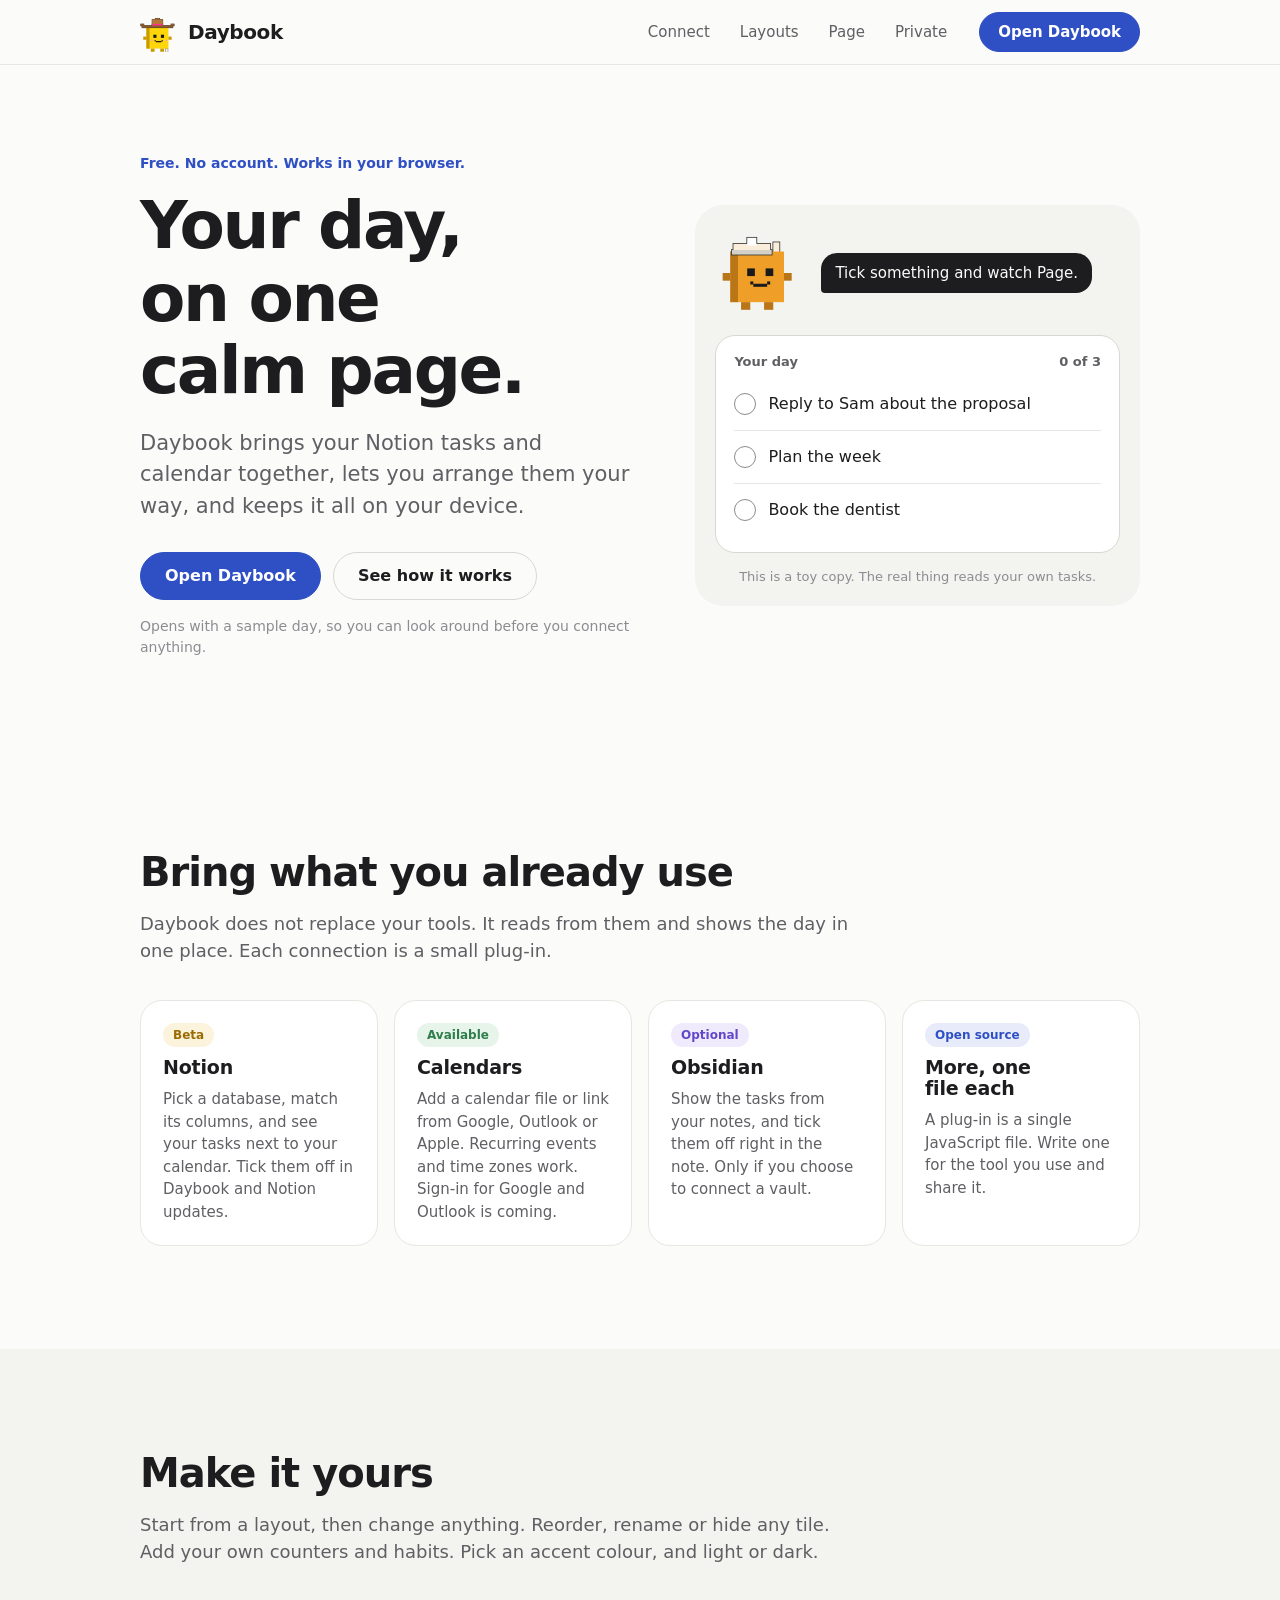
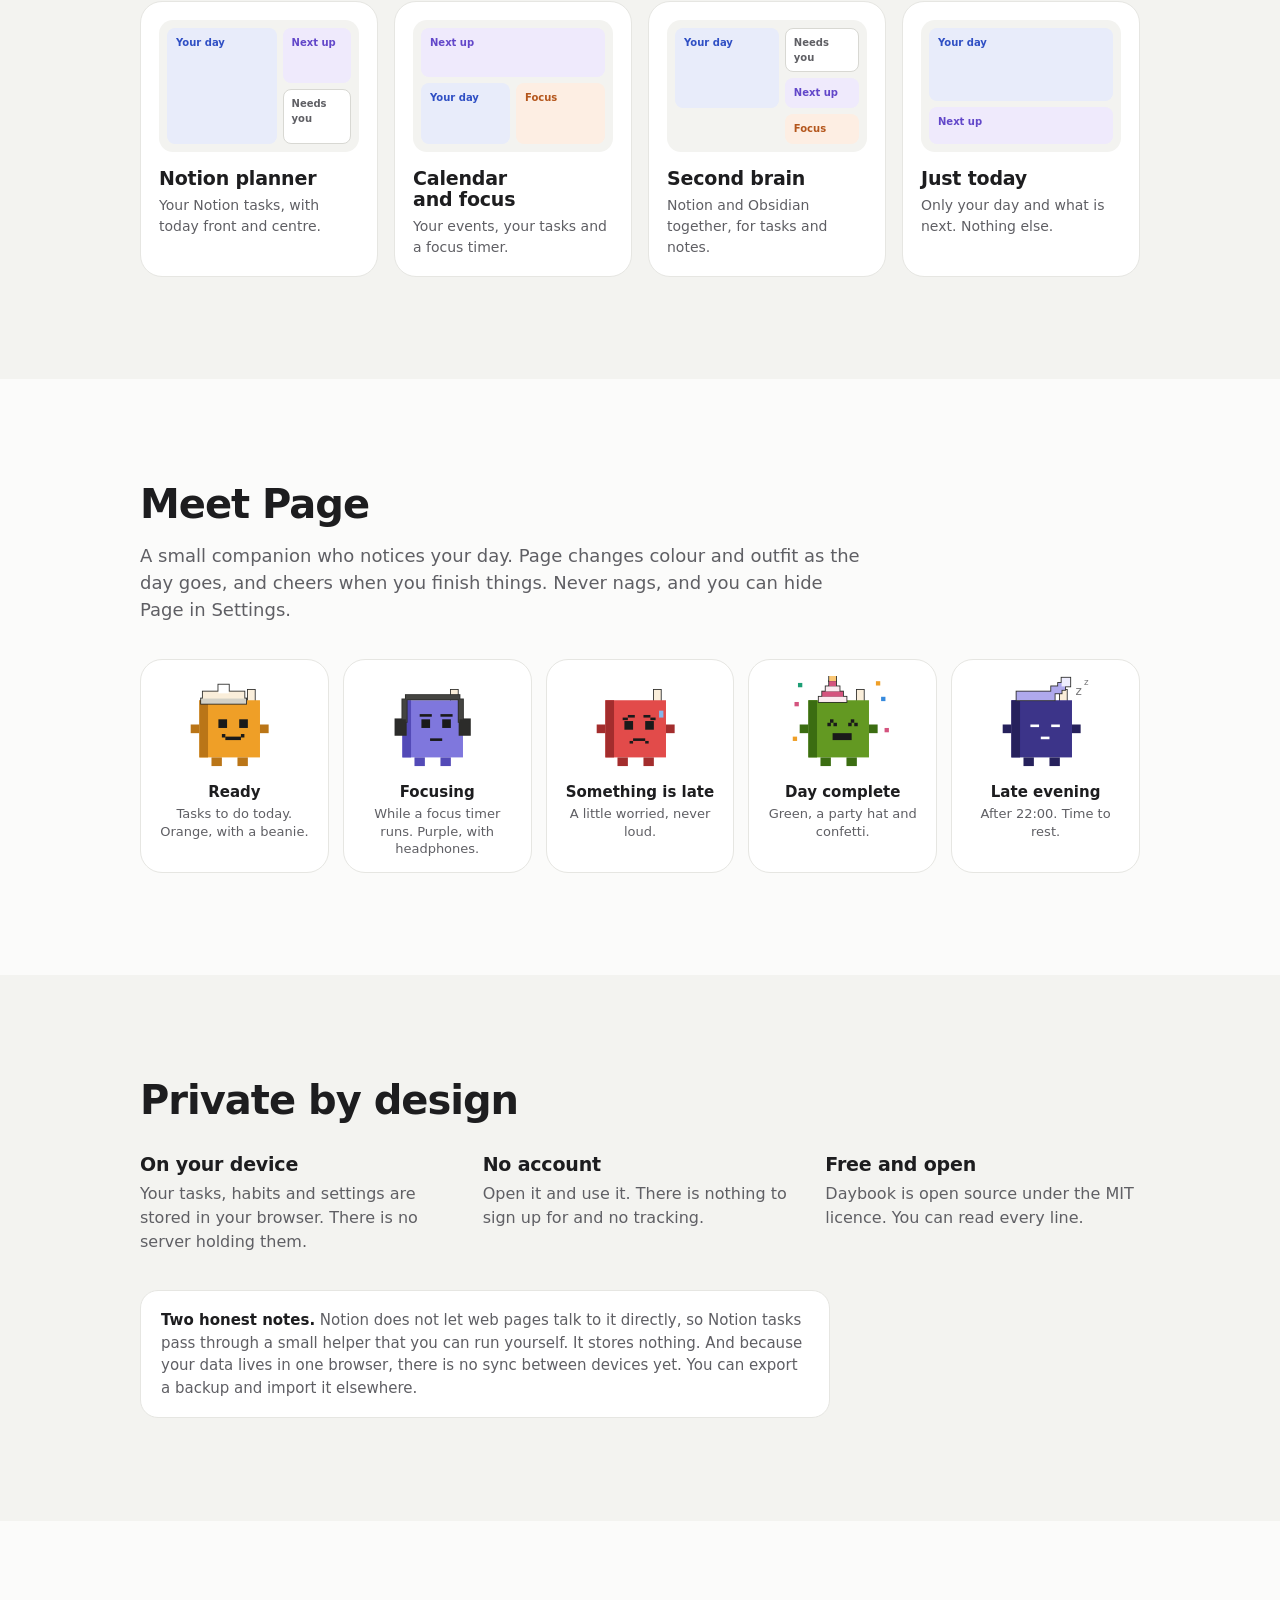
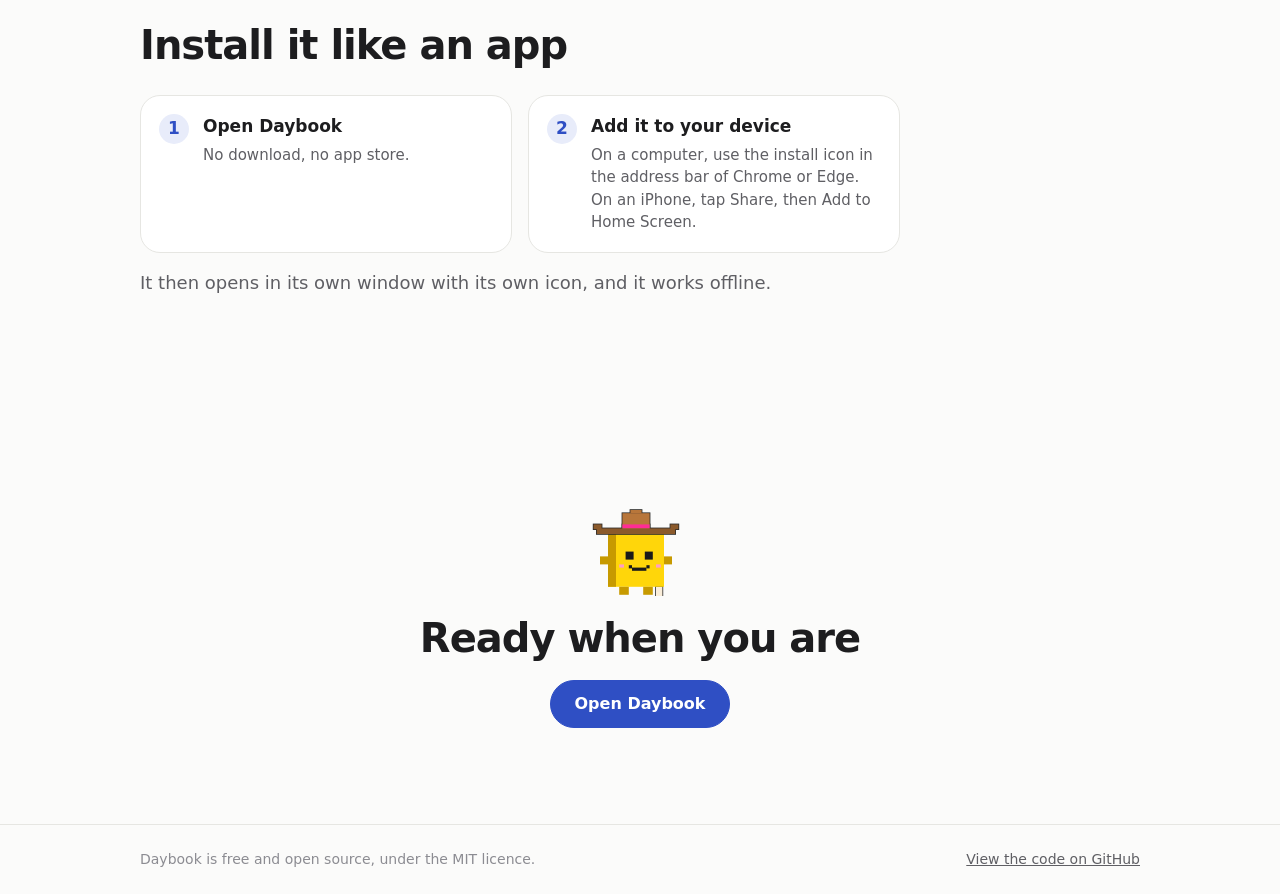
==== commit a34c87af: "Fit the phone nav bar, make Page's reaction easier to see, add a share image - Phone: the bottom bar" ====
--- a/index.html
+++ b/index.html
@@ -9,6 +9,12 @@
 <meta property="og:title" content="Daybook">
 <meta property="og:description" content="Your day, on one calm page. Free, private, no account.">
 <meta property="og:type" content="website">
+<meta property="og:url" content="https://iszlam93.github.io/Daybook/">
+<meta property="og:image" content="https://iszlam93.github.io/Daybook/icons/og-image.png">
+<meta property="og:image:width" content="1200">
+<meta property="og:image:height" content="630">
+<meta property="og:image:alt" content="Page, the Daybook mascot, in a cowboy hat. Your day, on one calm page.">
+<meta name="twitter:card" content="summary_large_image">
 <link rel="icon" href="icons/favicon.svg" type="image/svg+xml">
 <link rel="apple-touch-icon" href="icons/apple-touch-icon.png">
 <link rel="stylesheet" href="css/landing.css">
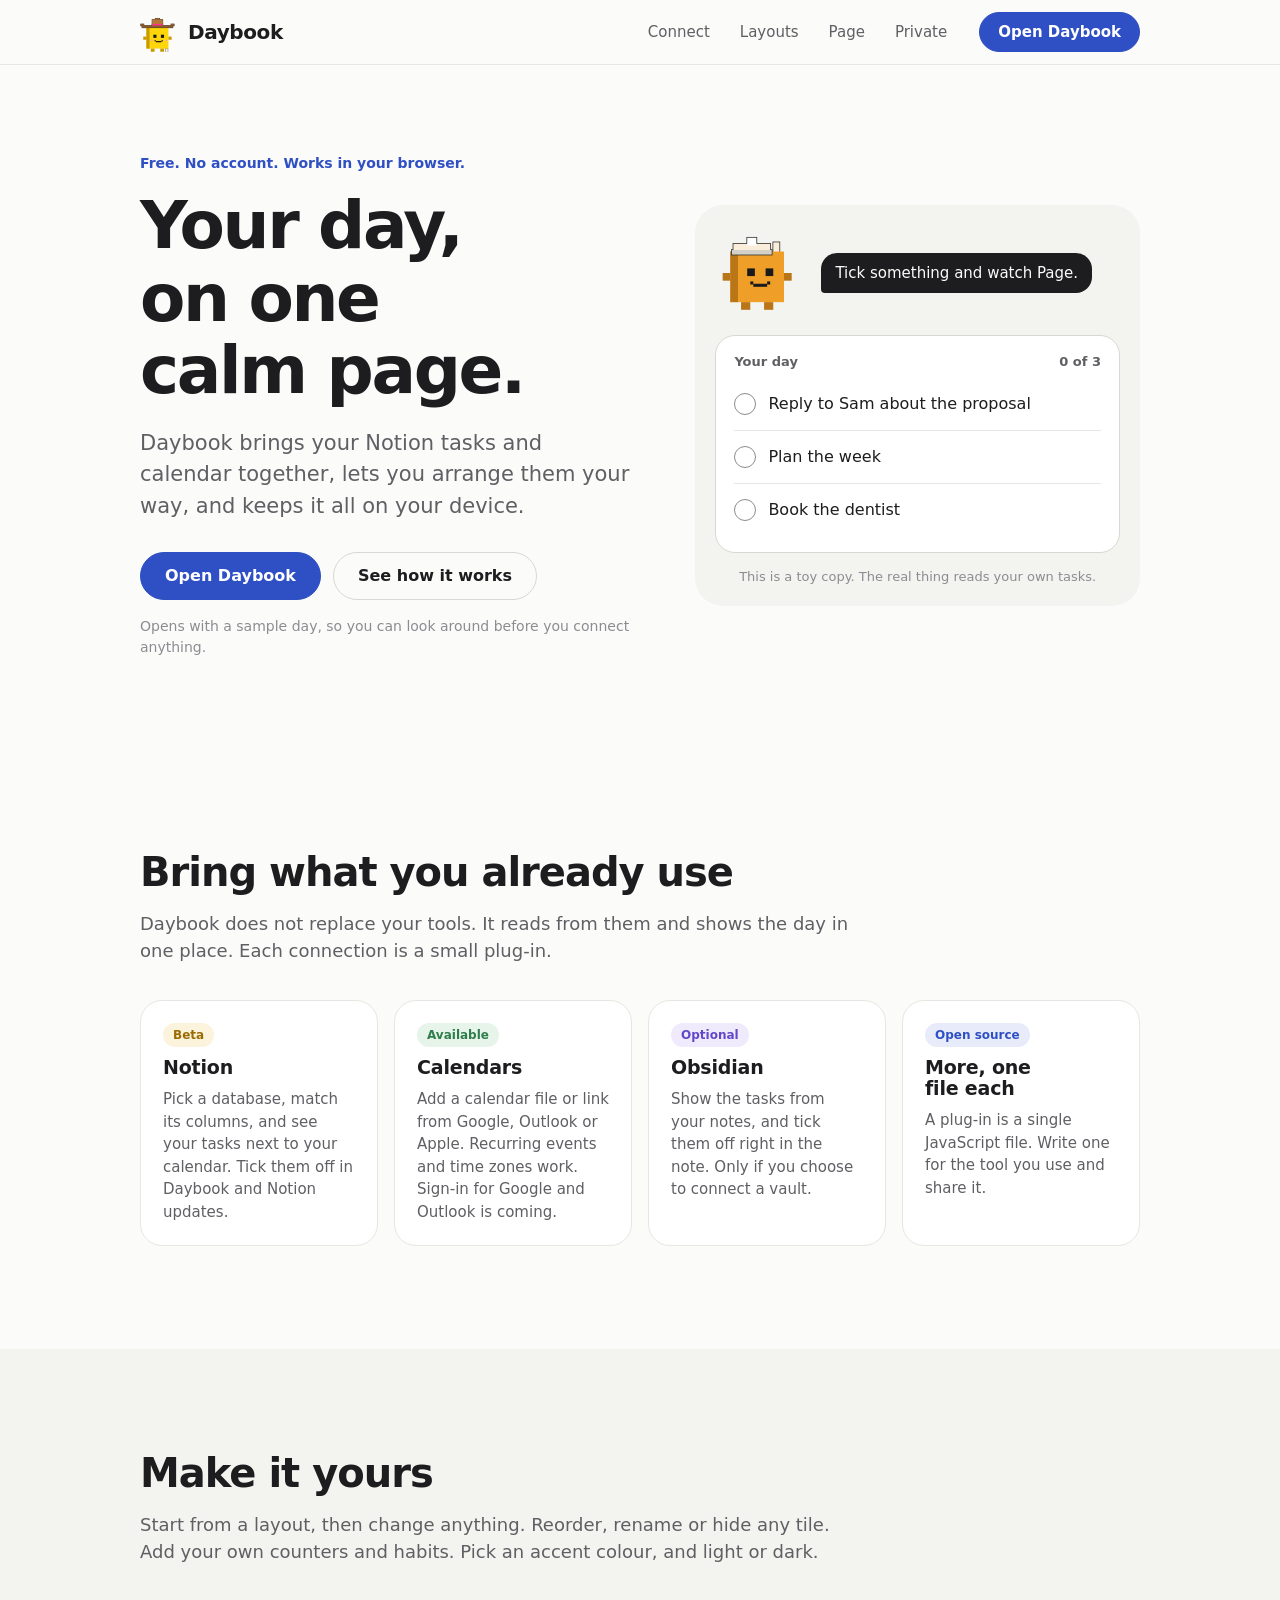
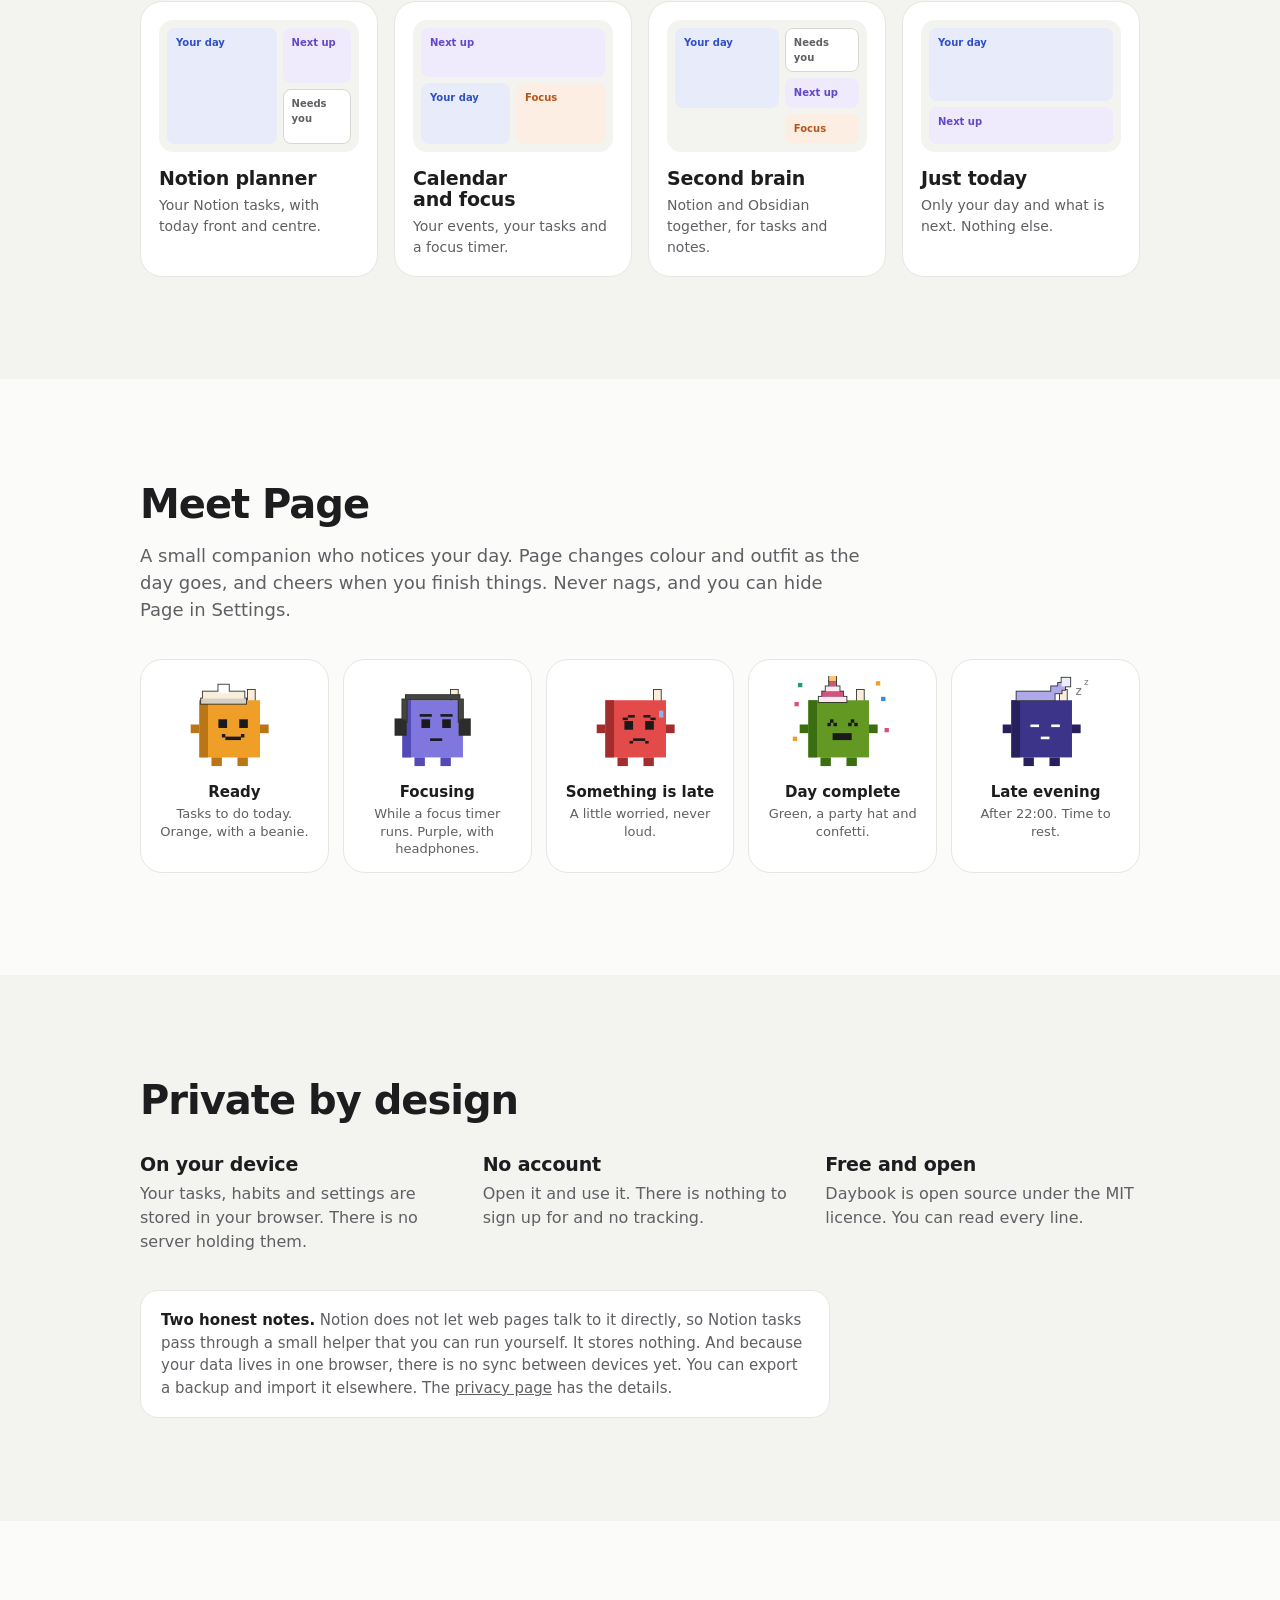
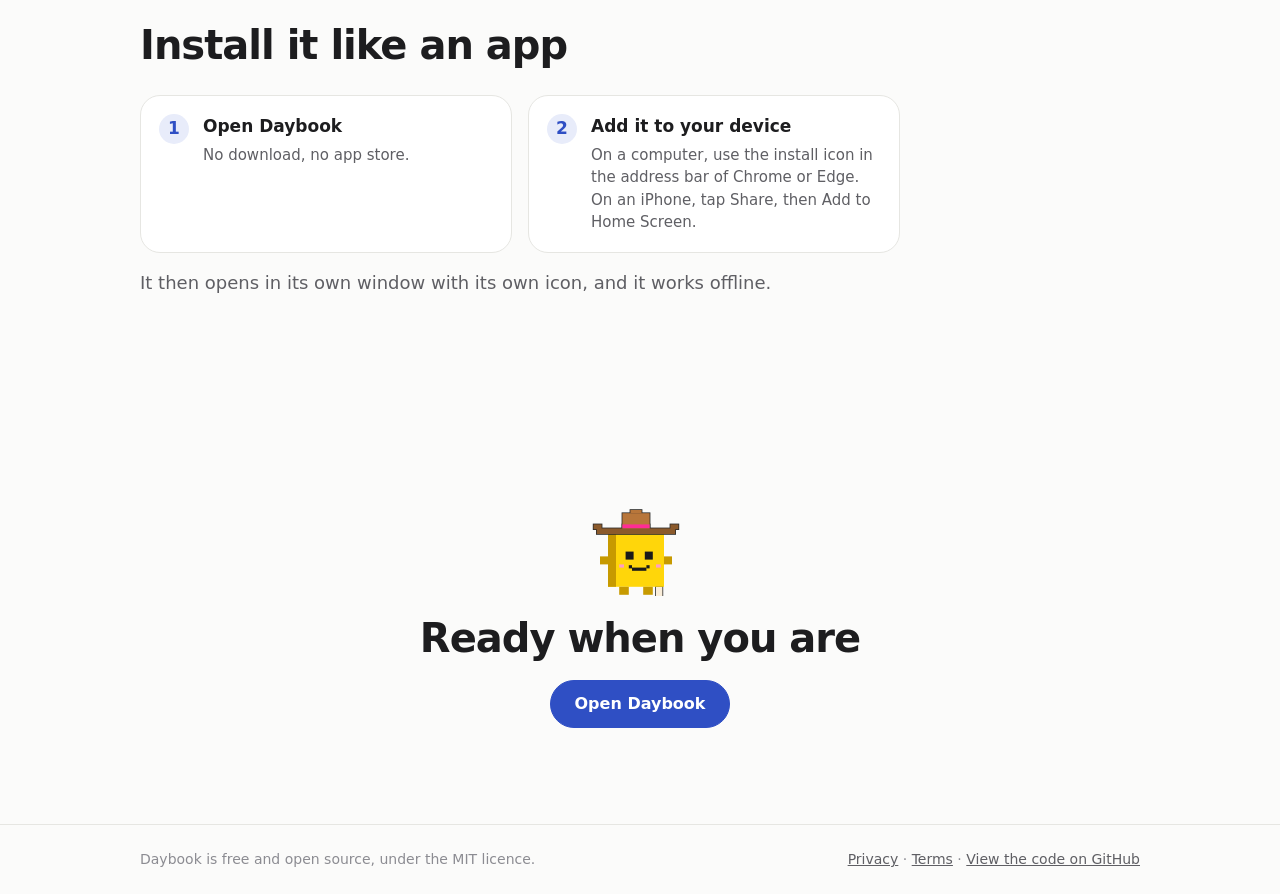
==== commit ff379606: "Add privacy and terms pages - /privacy/ and /terms/ in plain words: what Daybook stores, how the Not" ====
--- a/index.html
+++ b/index.html
@@ -138,7 +138,7 @@
         <div><h3>No account</h3><p>Open it and use it. There is nothing to sign up for and no tracking.</p></div>
         <div><h3>Free and open</h3><p>Daybook is open source under the MIT licence. You can read every line.</p></div>
       </div>
-      <p class="honest"><strong>Two honest notes.</strong> Notion does not let web pages talk to it directly, so Notion tasks pass through a small helper that you can run yourself. It stores nothing. And because your data lives in one browser, there is no sync between devices yet. You can export a backup and import it elsewhere.</p>
+      <p class="honest"><strong>Two honest notes.</strong> Notion does not let web pages talk to it directly, so Notion tasks pass through a small helper that you can run yourself. It stores nothing. And because your data lives in one browser, there is no sync between devices yet. You can export a backup and import it elsewhere. The <a href="privacy/">privacy page</a> has the details.</p>
     </div>
   </section>
 
@@ -165,7 +165,7 @@
 <footer class="foot">
   <div class="wrap foot-in">
     <span>Daybook is free and open source, under the MIT licence.</span>
-    <span id="ghWrap" hidden><a id="ghLink" href="#" rel="noopener">View the code on GitHub</a></span>
+    <span><a href="privacy/">Privacy</a> · <a href="terms/">Terms</a><span id="ghWrap" hidden> · <a id="ghLink" href="#" rel="noopener">View the code on GitHub</a></span></span>
   </div>
 </footer>
 
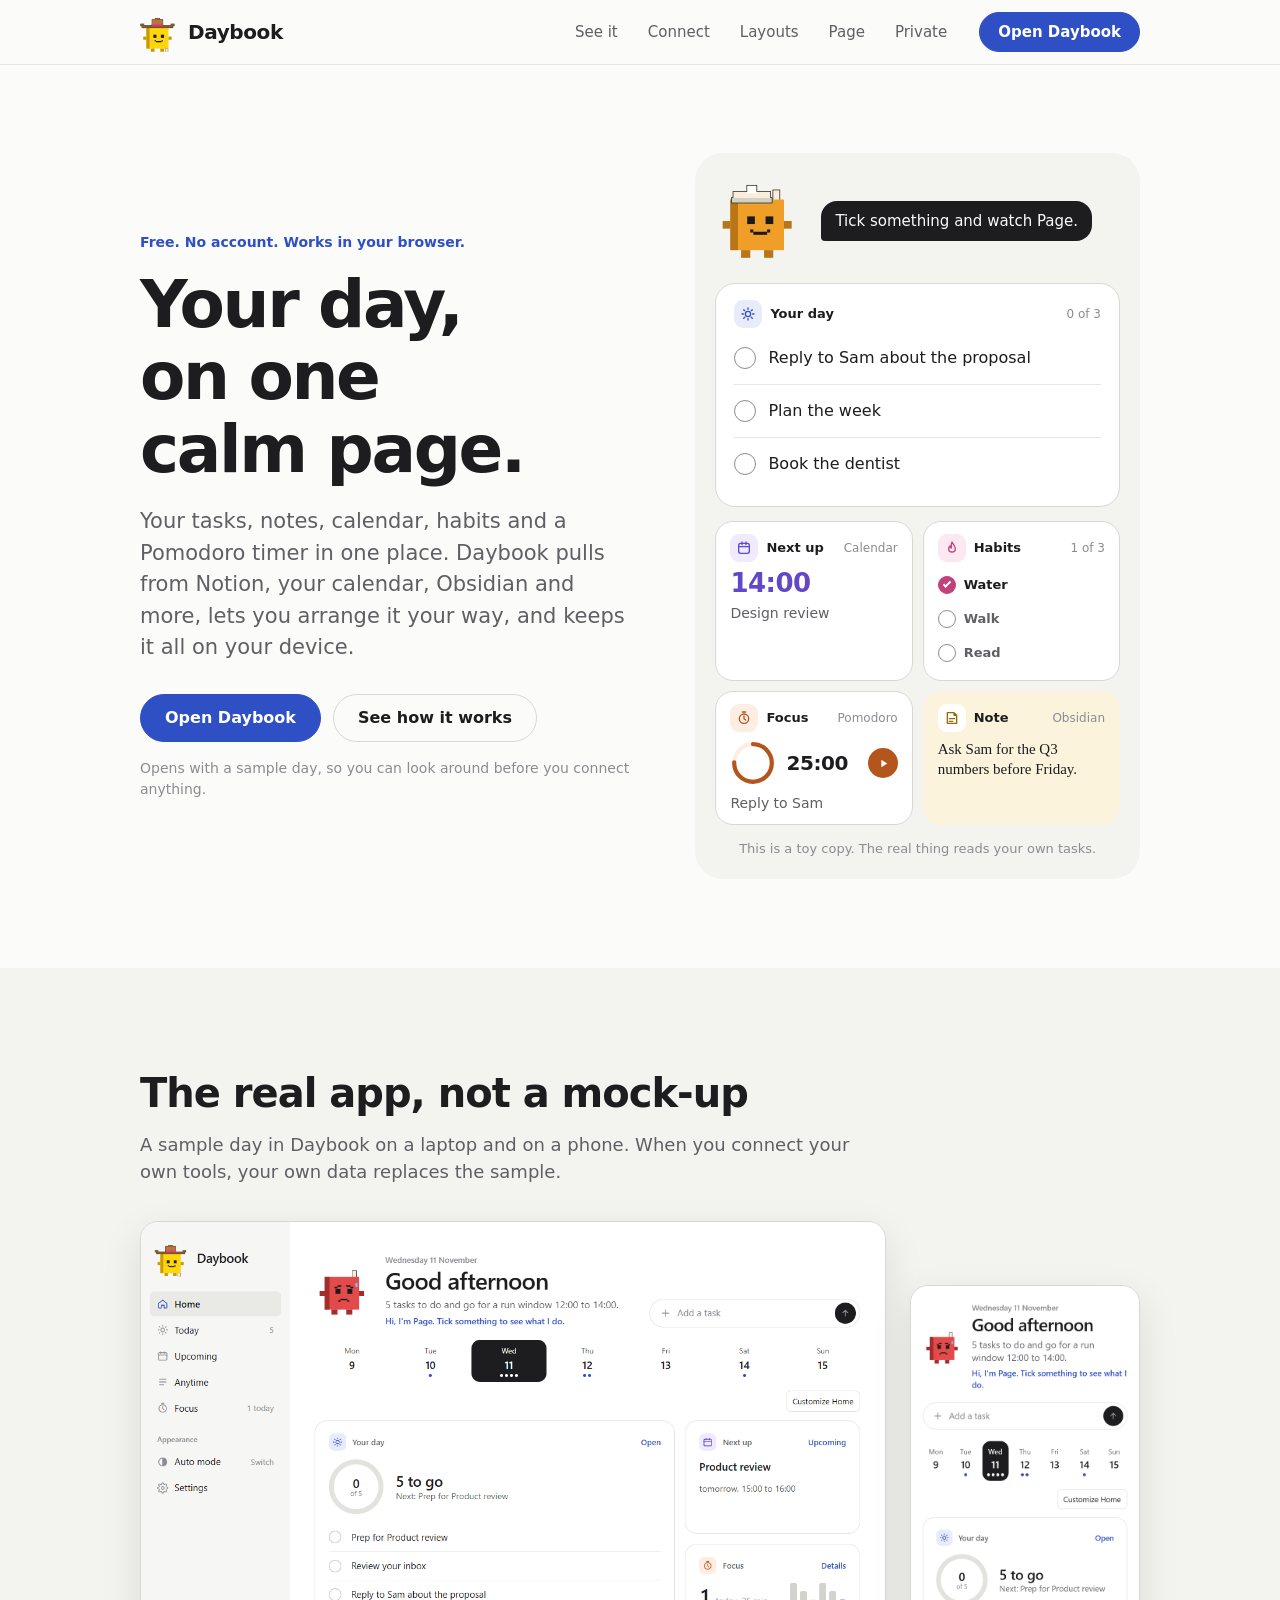
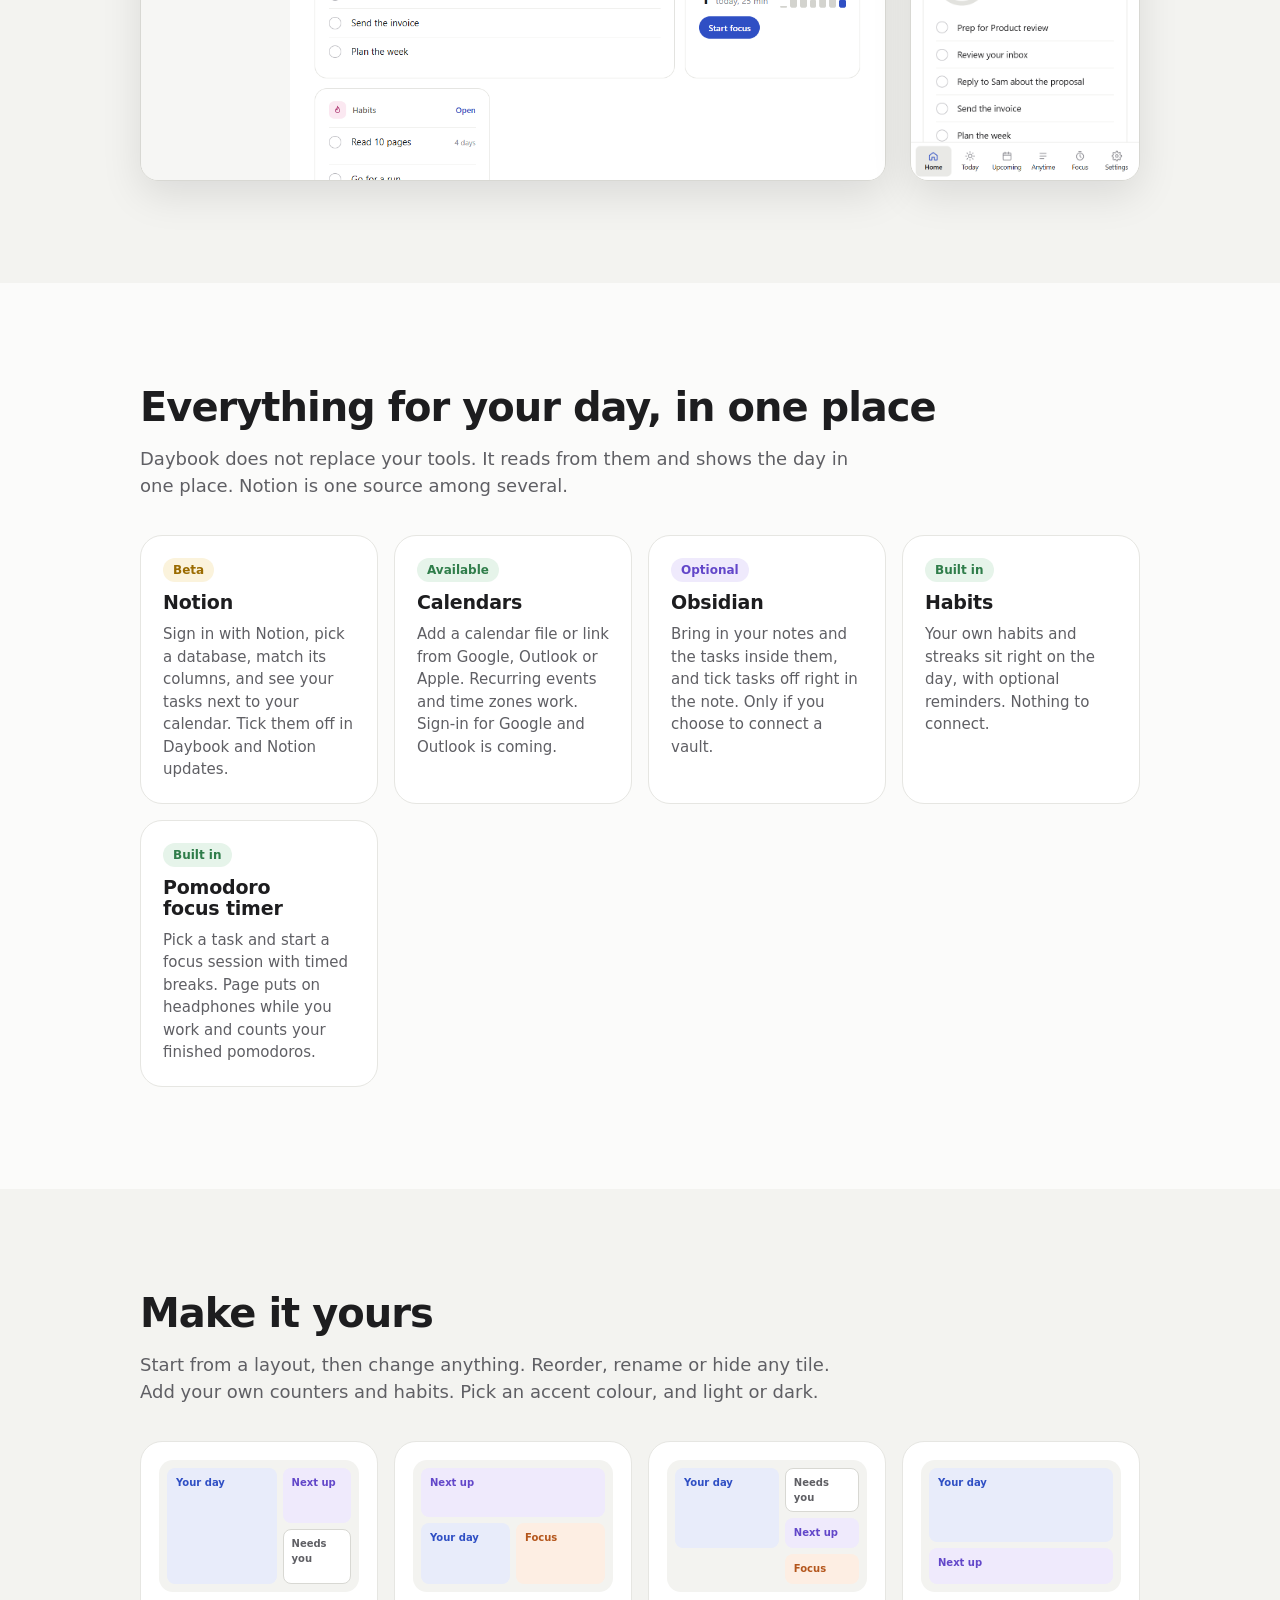
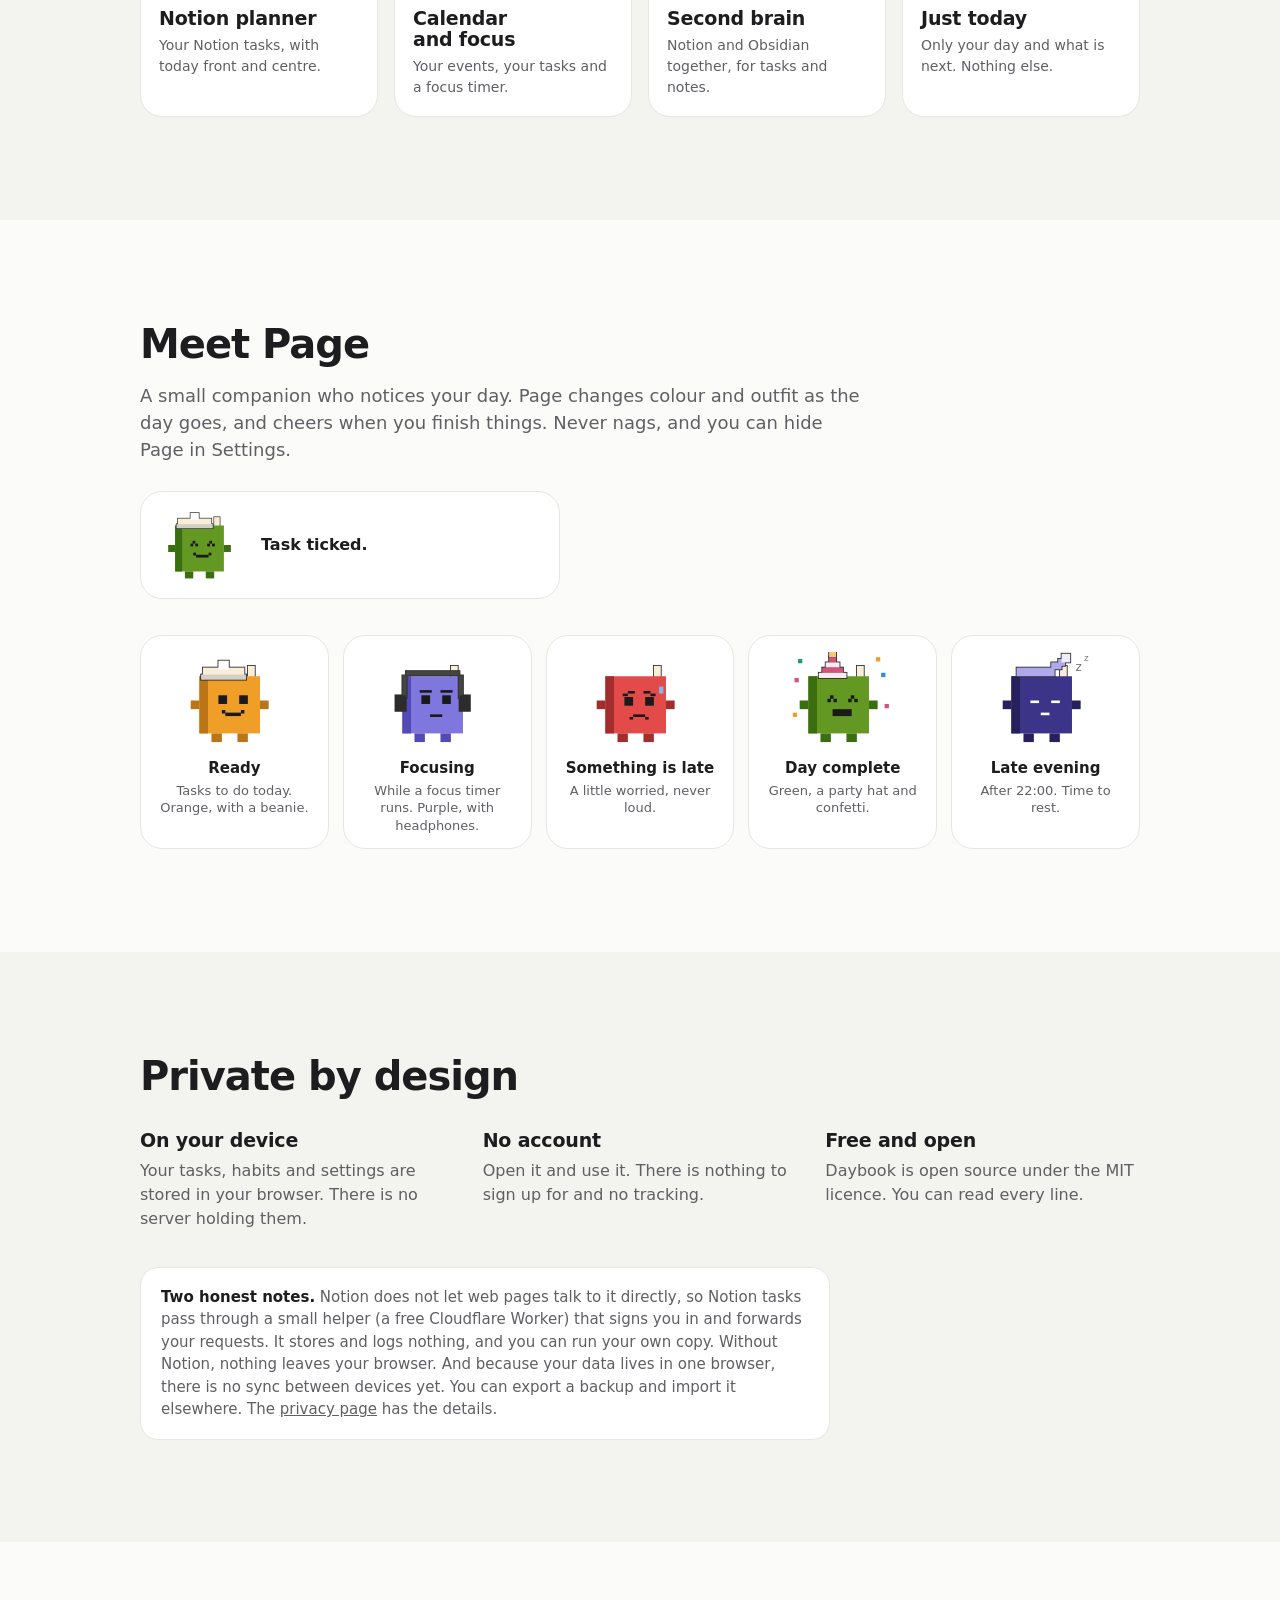
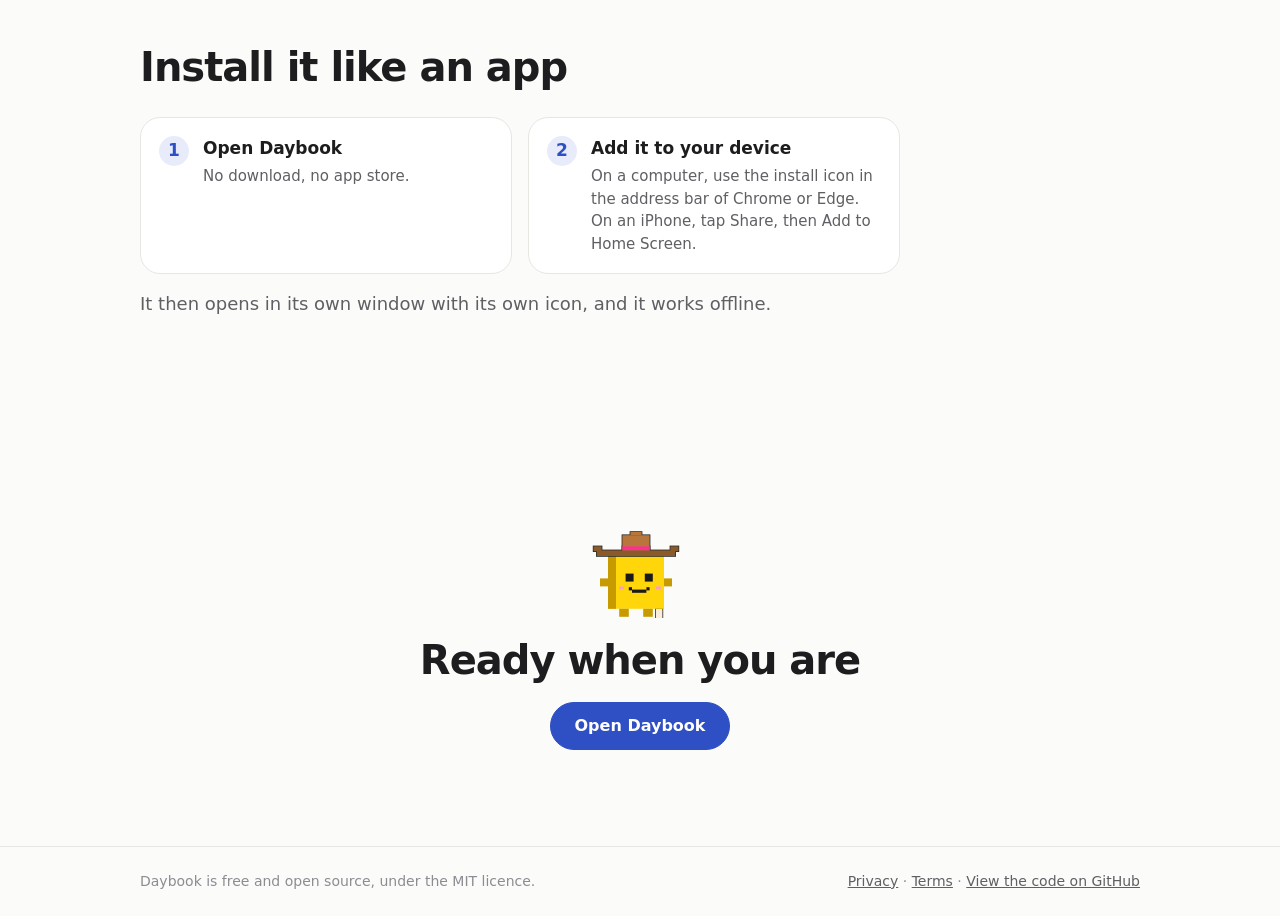
==== commit 79afcc25: "Landing page: tasks, notes, calendar, habits and Pomodoro in one place; icon tiles in the demo; real" ====
--- a/index.html
+++ b/index.html
@@ -4,7 +4,7 @@
 <meta charset="utf-8">
 <meta name="viewport" content="width=device-width, initial-scale=1, viewport-fit=cover">
 <title>Daybook: your day on one calm page</title>
-<meta name="description" content="Daybook brings your Notion tasks and calendar together, lets you arrange them your way, and keeps everything on your device. Free, no account.">
+<meta name="description" content="Daybook puts your tasks, notes, calendar, habits and a Pomodoro timer in one place. It works with Notion, calendars, Obsidian and more, and keeps everything on your device. Free, no account.">
 <meta name="theme-color" content="#2f4fc4">
 <meta property="og:title" content="Daybook">
 <meta property="og:description" content="Your day, on one calm page. Free, private, no account.">
@@ -26,6 +26,7 @@
   <div class="wrap top-in">
     <a class="brand" href="./" aria-label="Daybook home"><span id="logo" class="logo" aria-hidden="true"></span><span>Daybook</span></a>
     <nav class="top-nav" aria-label="Page sections">
+      <a href="#see">See it</a>
       <a href="#connect">Connect</a>
       <a href="#layouts">Layouts</a>
       <a href="#page">Page</a>
@@ -41,7 +42,7 @@
       <div class="hero-copy">
         <p class="eyebrow">Free. No account. Works in your browser.</p>
         <h1>Your day, on one calm page.</h1>
-        <p class="lead">Daybook brings your Notion tasks and calendar together, lets you arrange them your way, and keeps it all on your device.</p>
+        <p class="lead">Your tasks, notes, calendar, habits and a Pomodoro timer in one place. Daybook pulls from Notion, your calendar, Obsidian and more, lets you arrange it your way, and keeps it all on your device.</p>
         <div class="cta">
           <a class="btn btn-primary" href="app/">Open Daybook</a>
           <a class="btn btn-ghost" href="#connect">See how it works</a>
@@ -55,7 +56,7 @@
           <p class="demo-say" id="demoSay" role="status">Tick something and watch Page.</p>
         </div>
         <div class="demo-card">
-          <div class="demo-h"><span>Your day</span><span id="demoCount">0 of 3</span></div>
+          <div class="tile-h t-day"><span class="chip" aria-hidden="true"><svg viewBox="0 0 24 24"><circle cx="12" cy="12" r="4"/><path d="M12 3v2M12 19v2M3 12h2M19 12h2M5.6 5.6l1.4 1.4M17 17l1.4 1.4M5.6 18.4L7 17M17 7l1.4-1.4"/></svg></span><span>Your day</span><em id="demoCount">0 of 3</em></div>
           <ul class="demo-list" id="demoList">
             <li><button type="button" aria-pressed="false"><span class="chk" aria-hidden="true"></span>Reply to Sam about the proposal</button></li>
             <li><button type="button" aria-pressed="false"><span class="chk" aria-hidden="true"></span>Plan the week</button></li>
@@ -63,20 +64,69 @@
           </ul>
           <button type="button" class="demo-reset" id="demoReset" hidden>Try again</button>
         </div>
+        <div class="demo-mini">
+          <div class="tile t-next">
+            <div class="tile-h"><span class="chip" aria-hidden="true"><svg viewBox="0 0 24 24"><rect x="4" y="5" width="16" height="15" rx="3"/><path d="M4 10h16M9 3v4M15 3v4"/></svg></span><span>Next up</span><em>Calendar</em></div>
+            <p class="big">14:00</p>
+            <p class="sub">Design review</p>
+          </div>
+          <div class="tile t-hab">
+            <div class="tile-h"><span class="chip" aria-hidden="true"><svg viewBox="0 0 24 24"><path d="M12 3c1 4 5 5 5 10a5 5 0 0 1-10 0c0-2 1-3 2-4 0 2 1 3 2 3 0-3-1-5 1-9z"/></svg></span><span>Habits</span><em id="habCount">1 of 3</em></div>
+            <div class="habs" id="habs">
+              <button type="button" aria-pressed="true"><i aria-hidden="true"></i>Water</button>
+              <button type="button" aria-pressed="false"><i aria-hidden="true"></i>Walk</button>
+              <button type="button" aria-pressed="false"><i aria-hidden="true"></i>Read</button>
+            </div>
+          </div>
+          <div class="tile t-focus">
+            <div class="tile-h"><span class="chip" aria-hidden="true"><svg viewBox="0 0 24 24"><circle cx="12" cy="13" r="7"/><path d="M12 9v4l2.5 2M9.5 3h5"/></svg></span><span>Focus</span><em>Pomodoro</em></div>
+            <div class="ring-row">
+              <svg class="ring" viewBox="0 0 44 44" aria-hidden="true"><circle cx="22" cy="22" r="18" class="ring-bg"/><circle cx="22" cy="22" r="18" class="ring-fg"/></svg>
+              <span class="ring-t" aria-hidden="true">25:00</span>
+              <span class="play" aria-hidden="true"><svg viewBox="0 0 24 24"><path d="M8 5l11 7-11 7z"/></svg></span>
+            </div>
+            <p class="sub">Reply to Sam</p>
+          </div>
+          <div class="tile t-note">
+            <div class="tile-h"><span class="chip" aria-hidden="true"><svg viewBox="0 0 24 24"><path d="M5 4h10l4 4v12H5zM15 4v4h4M8 13h8M8 17h5"/></svg></span><span>Note</span><em>Obsidian</em></div>
+            <p class="sub">Ask Sam for the Q3 numbers before Friday.</p>
+          </div>
+        </div>
         <p class="demo-note">This is a toy copy. The real thing reads your own tasks.</p>
       </div>
     </div>
   </section>
 
+  <section id="see" class="sec alt">
+    <div class="wrap">
+      <h2>The real app, not a mock-up</h2>
+      <p class="sec-lead">A sample day in Daybook on a laptop and on a phone. When you connect your own tools, your own data replaces the sample.</p>
+      <div class="shots">
+        <figure class="shot-wide">
+          <picture>
+            <source srcset="img/app-home-dark.png" media="(prefers-color-scheme: dark)">
+            <img src="img/app-home-light.png" width="1200" height="900" loading="lazy" alt="Daybook on a laptop: a greeting from Page, the week, today's tasks, Next up, a Focus timer and Habits.">
+          </picture>
+        </figure>
+        <figure class="shot-phone">
+          <picture>
+            <source srcset="img/app-home-phone-dark.png" media="(prefers-color-scheme: dark)">
+            <img src="img/app-home-phone.png" width="585" height="1266" loading="lazy" alt="Daybook on a phone: the same day in one column with a tab bar at the bottom.">
+          </picture>
+        </figure>
+      </div>
+    </div>
+  </section>
+
   <section id="connect" class="sec">
     <div class="wrap">
-      <h2>Bring what you already use</h2>
-      <p class="sec-lead">Daybook does not replace your tools. It reads from them and shows the day in one place. Each connection is a small plug-in.</p>
+      <h2>Everything for your day, in one place</h2>
+      <p class="sec-lead">Daybook does not replace your tools. It reads from them and shows the day in one place. Notion is one source among several.</p>
       <div class="cards">
         <article class="card">
           <span class="status beta">Beta</span>
           <h3>Notion</h3>
-          <p>Pick a database, match its columns, and see your tasks next to your calendar. Tick them off in Daybook and Notion updates.</p>
+          <p>Sign in with Notion, pick a database, match its columns, and see your tasks next to your calendar. Tick them off in Daybook and Notion updates.</p>
         </article>
         <article class="card">
           <span class="status ok">Available</span>
@@ -86,12 +136,17 @@
         <article class="card">
           <span class="status opt">Optional</span>
           <h3>Obsidian</h3>
-          <p>Show the tasks from your notes, and tick them off right in the note. Only if you choose to connect a vault.</p>
-        </article>
-        <article class="card">
-          <span class="status soon">Open source</span>
-          <h3>More, one file each</h3>
-          <p>A plug-in is a single JavaScript file. Write one for the tool you use and share it.</p>
+          <p>Bring in your notes and the tasks inside them, and tick tasks off right in the note. Only if you choose to connect a vault.</p>
+        </article>
+        <article class="card">
+          <span class="status ok">Built in</span>
+          <h3>Habits</h3>
+          <p>Your own habits and streaks sit right on the day, with optional reminders. Nothing to connect.</p>
+        </article>
+        <article class="card">
+          <span class="status ok">Built in</span>
+          <h3>Pomodoro focus timer</h3>
+          <p>Pick a task and start a focus session with timed breaks. Page puts on headphones while you work and counts your finished pomodoros.</p>
         </article>
       </div>
     </div>
@@ -126,6 +181,10 @@
     <div class="wrap">
       <h2>Meet Page</h2>
       <p class="sec-lead">A small companion who notices your day. Page changes colour and outfit as the day goes, and cheers when you finish things. Never nags, and you can hide Page in Settings.</p>
+      <div class="loop" aria-label="Page reacting to a ticked task">
+        <span class="loop-page" id="loopPage" aria-hidden="true"></span>
+        <p class="loop-say" id="loopSay" aria-hidden="true">Ready</p>
+      </div>
       <ul class="moods" id="moods"></ul>
     </div>
   </section>
@@ -138,7 +197,7 @@
         <div><h3>No account</h3><p>Open it and use it. There is nothing to sign up for and no tracking.</p></div>
         <div><h3>Free and open</h3><p>Daybook is open source under the MIT licence. You can read every line.</p></div>
       </div>
-      <p class="honest"><strong>Two honest notes.</strong> Notion does not let web pages talk to it directly, so Notion tasks pass through a small helper that you can run yourself. It stores nothing. And because your data lives in one browser, there is no sync between devices yet. You can export a backup and import it elsewhere. The <a href="privacy/">privacy page</a> has the details.</p>
+      <p class="honest"><strong>Two honest notes.</strong> Notion does not let web pages talk to it directly, so Notion tasks pass through a small helper (a free Cloudflare Worker) that signs you in and forwards your requests. It stores and logs nothing, and you can run your own copy. Without Notion, nothing leaves your browser. And because your data lives in one browser, there is no sync between devices yet. You can export a backup and import it elsewhere. The <a href="privacy/">privacy page</a> has the details.</p>
     </div>
   </section>
 
--- a/css/landing.css
+++ b/css/landing.css
@@ -3,12 +3,13 @@
   --bg:#fbfbfa;--card:#ffffff;--soft:#f3f3f0;--ink:#1d1d1f;--ink2:#5f5f64;--ink3:#8c8c92;
   --line:#e6e6e2;--line2:#d8d8d3;--accent:#2f4fc4;--accent-ink:#ffffff;--accent-soft:#e8ecfa;
   --ok:#2f7d4a;--ok-soft:#e6f4ea;--warn:#9a6b00;--warn-soft:#fbf3dc;--violet:#6247c9;--violet-soft:#efeafc;--orange:#b4561c;--orange-soft:#fdeee3;
+  --pink:#c2417a;--pink-soft:#fbe8f1;
   --font:ui-sans-serif,system-ui,-apple-system,"Segoe UI",Roboto,sans-serif;
 }
 @media (prefers-color-scheme:dark){:root:not([data-theme="light"]){
   --bg:#17171a;--card:#1e1e22;--soft:#222227;--ink:#ececee;--ink2:#a7a7ad;--ink3:#7d7d84;
   --line:#2a2a2f;--line2:#36363c;--accent:#8ea4ff;--accent-ink:#121218;--accent-soft:#252b45;
-  --ok:#6cc58a;--ok-soft:#1f3326;--warn:#e6c258;--warn-soft:#382f17;--violet:#b3a0ff;--violet-soft:#2e2650;--orange:#f0a36b;--orange-soft:#3b2a1d;color-scheme:dark}}
+  --ok:#6cc58a;--ok-soft:#1f3326;--warn:#e6c258;--warn-soft:#382f17;--violet:#b3a0ff;--violet-soft:#2e2650;--orange:#f0a36b;--orange-soft:#3b2a1d;--pink:#f08fb8;--pink-soft:#3a2230;color-scheme:dark}}
 *,*::before,*::after{box-sizing:border-box}
 html{scroll-behavior:smooth;scroll-padding-top:72px}
 body{margin:0;background:var(--bg);color:var(--ink);font-family:var(--font);font-size:17px;line-height:1.5;-webkit-font-smoothing:antialiased}
@@ -68,10 +69,60 @@
 .demo-list button[aria-pressed="true"] .chk{background:var(--accent);border-color:var(--accent)}
 .demo-list button[aria-pressed="true"] .chk::after{content:"";width:6px;height:11px;border:solid var(--accent-ink);border-width:0 2px 2px 0;transform:rotate(45deg) translate(-1px,-1px)}
 .demo-reset{margin-top:8px;background:none;border:0;color:var(--accent);font:inherit;font-size:14px;font-weight:600;cursor:pointer;padding:6px 0}
+.demo-mini{display:grid;grid-template-columns:1fr 1fr;gap:10px}
+.tile{background:var(--card);border:1px solid var(--line2);border-radius:18px;padding:12px 14px;display:flex;flex-direction:column;gap:8px;min-width:0}
+.tile-h{display:flex;align-items:center;gap:8px;font-size:13px;font-weight:700;color:var(--ink)}
+.tile-h em{font-style:normal;font-weight:500;font-size:12px;color:var(--ink3);margin-left:auto;white-space:nowrap}
+.chip{flex:none;width:28px;height:28px;border-radius:9px;display:flex;align-items:center;justify-content:center;background:var(--tc-soft);color:var(--tc)}
+.chip svg{width:16px;height:16px;fill:none;stroke:currentColor;stroke-width:2;stroke-linecap:round;stroke-linejoin:round}
+.t-day{--tc:var(--accent);--tc-soft:var(--accent-soft);margin-bottom:4px}
+.t-next{--tc:var(--violet);--tc-soft:var(--violet-soft)}
+.t-hab{--tc:var(--pink);--tc-soft:var(--pink-soft)}
+.t-focus{--tc:var(--orange);--tc-soft:var(--orange-soft)}
+.t-note{--tc:var(--warn);--tc-soft:var(--warn-soft);background:var(--warn-soft);border-color:transparent}
+.t-note .chip{background:var(--card)}
+.big{font-size:26px;font-weight:700;letter-spacing:-.02em;color:var(--violet);line-height:1}
+.sub{font-size:14px;color:var(--ink2);line-height:1.3}
+.t-note .sub{color:var(--ink);font-size:15px;font-family:ui-serif,Georgia,serif}
+.habs{display:flex;flex-direction:column;gap:4px}
+.habs button{display:flex;align-items:center;gap:8px;font:inherit;font-size:13px;font-weight:600;min-height:30px;padding:0;background:none;border:0;color:var(--ink2);cursor:pointer;text-align:left}
+.habs i{flex:none;width:18px;height:18px;border-radius:50%;border:1.5px solid var(--ink3);display:flex;align-items:center;justify-content:center}
+.habs button[aria-pressed="true"]{color:var(--ink)}
+.habs button[aria-pressed="true"] i{background:var(--pink);border-color:var(--pink)}
+.habs button[aria-pressed="true"] i::after{content:"";width:4px;height:8px;border:solid #fff;border-width:0 2px 2px 0;transform:rotate(45deg) translate(-1px,-1px)}
+.ring-row{display:flex;align-items:center;gap:10px;position:relative}
+.ring{width:46px;height:46px;flex:none;transform:rotate(-90deg)}
+.ring circle{fill:none;stroke-width:4}
+.ring-bg{stroke:var(--orange-soft)}
+.ring-fg{stroke:var(--orange);stroke-linecap:round;stroke-dasharray:113;stroke-dashoffset:28}
+.ring-t{font-size:20px;font-weight:700;letter-spacing:-.02em;color:var(--ink)}
+.play{margin-left:auto;width:30px;height:30px;border-radius:50%;background:var(--orange);color:#fff;display:flex;align-items:center;justify-content:center}
+.play svg{width:13px;height:13px;fill:currentColor;margin-left:2px}
+@media (max-width:560px){
+  .demo-mini .tile-h em{display:none}
+  .tile{padding:12px}
+  .ring{width:38px;height:38px}
+  .ring-t{font-size:18px}
+  .play{width:26px;height:26px;flex:none}
+  .t-habs-note{display:none}
+}
 .demo-note{font-size:13px;color:var(--ink3);text-align:center}
 @keyframes hop{0%,100%{transform:none}35%{transform:translateY(-14px)}60%{transform:translateY(0) scale(1.04,.94)}}
 .confetti{position:fixed;top:-14px;width:9px;height:9px;z-index:30;pointer-events:none;animation:fall 1.8s ease-in forwards}
 @keyframes fall{to{transform:translateY(108vh) rotate(540deg)}}
+
+/* screenshots */
+.shots{display:grid;grid-template-columns:minmax(0,1fr) minmax(0,230px);gap:24px;align-items:end;margin-top:36px}
+.shots figure{margin:0}
+.shots img{display:block;width:100%;height:auto;border-radius:18px;border:1px solid var(--line2);box-shadow:0 14px 40px rgba(0,0,0,.10)}
+@media (max-width:700px){.shots{grid-template-columns:minmax(0,1fr)}.shot-phone{max-width:240px;margin:0 auto}}
+
+/* Page loop */
+.loop{display:flex;align-items:center;gap:16px;margin-top:28px;background:var(--card);border:1px solid var(--line);border-radius:22px;padding:14px 20px;max-width:420px}
+.loop-page{flex:none;line-height:0}
+.loop-page svg{width:84px;height:auto}
+.loop-page.hop{animation:hop .6s ease-out}
+.loop-say{font-weight:600;font-size:16px}
 
 /* sections */
 .sec{padding:clamp(56px,8vw,104px) 0}
@@ -130,4 +181,4 @@
 .foot-in{display:flex;gap:16px 28px;flex-wrap:wrap;justify-content:space-between}
 .foot a{color:var(--ink2)}
 
-@media (prefers-reduced-motion:reduce){html{scroll-behavior:auto}.demo-page.hop{animation:none}.confetti{display:none}}
+@media (prefers-reduced-motion:reduce){html{scroll-behavior:auto}.demo-page.hop,.loop-page.hop{animation:none}.confetti{display:none}}
